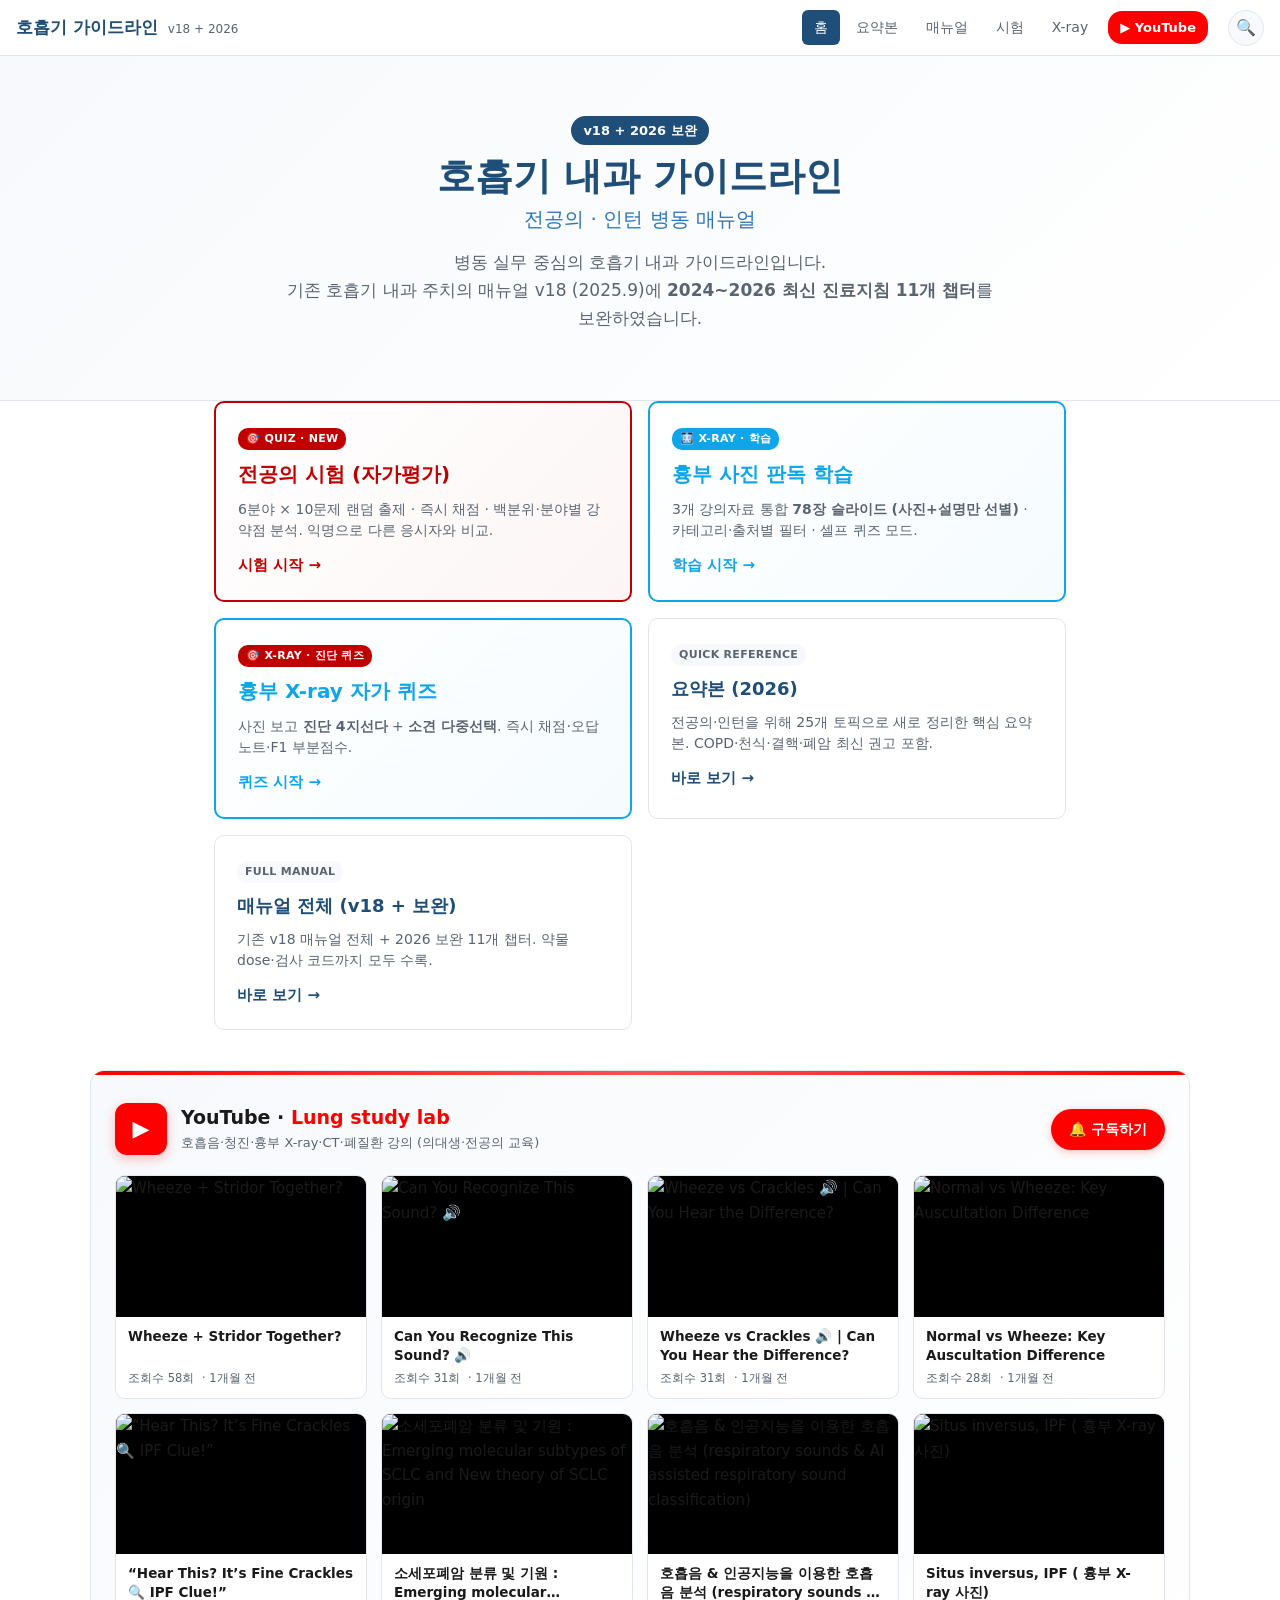
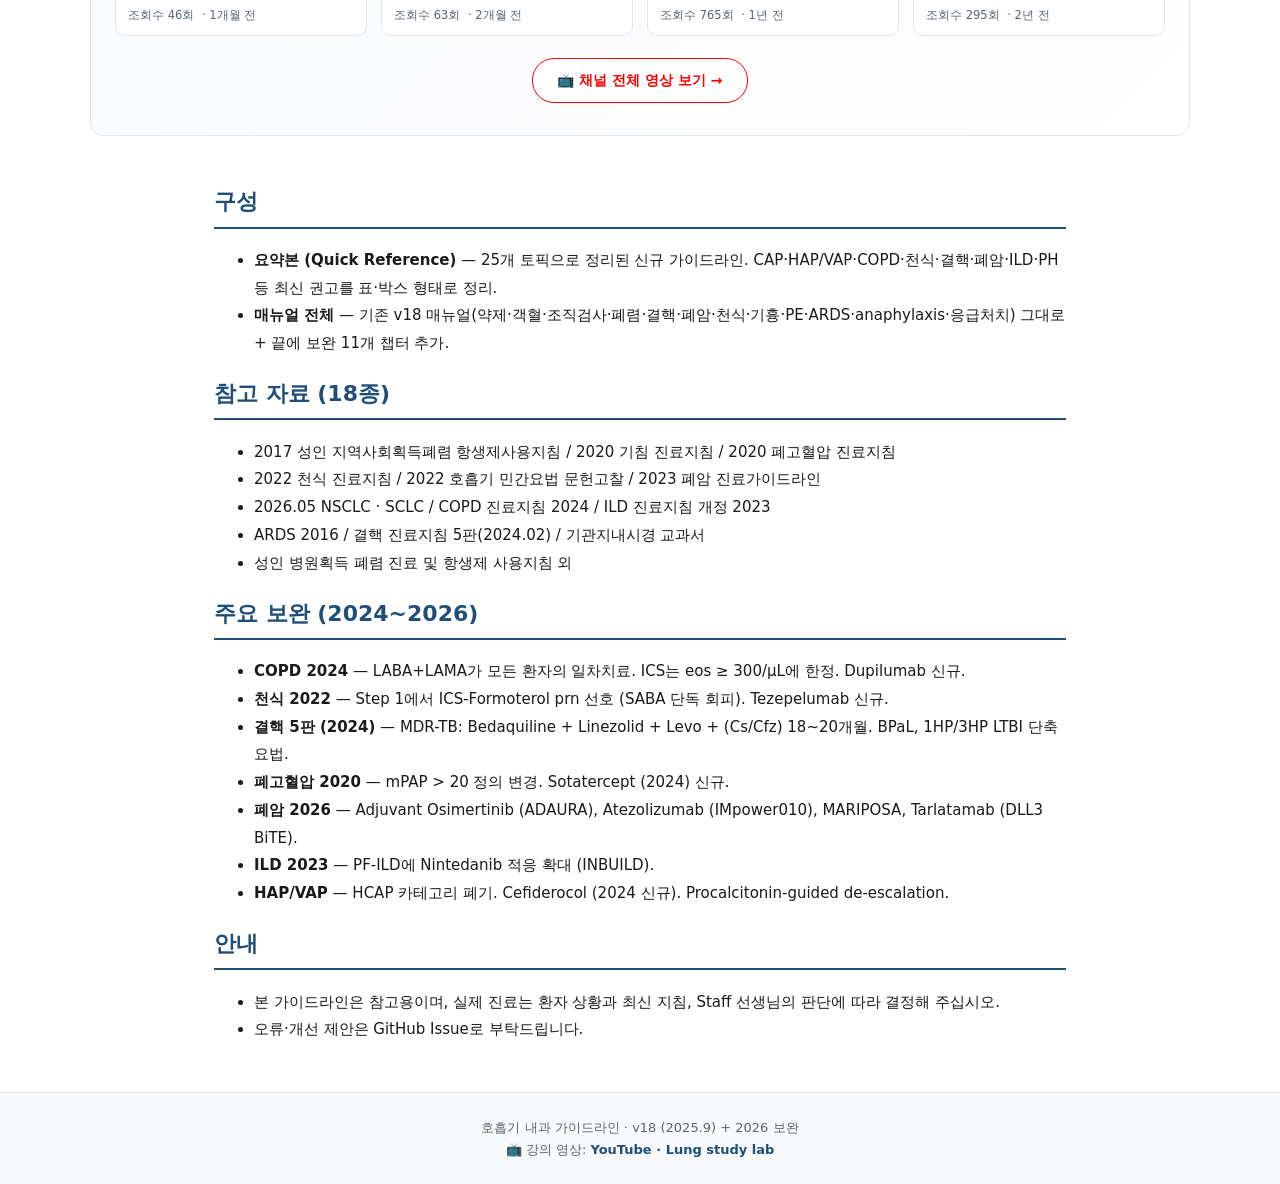
==== index.html @ 1ec42eb6 "X-ray 학습 앱: 사진 정제 + 본문 가독성 개선 - 얼굴/비-chest 사진 4장 자동 제외 (소아 환자 임상사진 1, 메모·스크린샷·벌집 비유 3)   → 슬라이드 78→7" ====
<!doctype html>
<html lang="ko">
<head>
  <meta charset="utf-8" />
  <meta name="viewport" content="width=device-width, initial-scale=1" />
  <title>호흡기 내과 가이드라인</title>
  <meta name="description" content="호흡기 내과 전공의·인턴을 위한 병동 가이드라인. v18 매뉴얼 + 2026 업데이트 보완 자료." />
  <meta name="theme-color" content="#1f4e79" />
  <link rel="preconnect" href="https://cdn.jsdelivr.net" />
  <link rel="stylesheet" href="https://cdn.jsdelivr.net/gh/orioncactus/pretendard@v1.3.9/dist/web/variable/pretendardvariable.min.css" />
  <link rel="stylesheet" href="assets/styles.css" />
</head>
<body data-page="">
  <header class="site-header">
    <a href="index.html" class="brand">호흡기 가이드라인 <small>v18 + 2026</small></a>
    <nav>
      <a href="index.html" class="active">홈</a>
      <a href="summary.html">요약본</a>
      <a href="manual.html">매뉴얼</a>
      <a href="quiz.html">시험</a>
      <a href="radiology.html">X-ray</a>
      <a href="https://www.youtube.com/@kaist79" target="_blank" rel="noopener" class="nav-youtube" title="YouTube · Lung study lab">▶ YouTube</a>
    </nav>
  </header>

  <section class="hero">
    <span class="version-tag">v18 + 2026 보완</span>
    <h1>호흡기 내과 가이드라인
      <small>전공의 · 인턴 병동 매뉴얼</small>
    </h1>
    <p class="lead">
      병동 실무 중심의 호흡기 내과 가이드라인입니다.<br>
      기존 호흡기 내과 주치의 매뉴얼 v18 (2025.9)에
      <strong>2024~2026 최신 진료지침 11개 챕터</strong>를 보완하였습니다.
    </p>
  </section>

  <div class="cta-grid">
    <a class="cta-card cta-quiz" href="quiz.html">
      <span class="badge" style="background:#c00000;color:#fff">🎯 QUIZ · NEW</span>
      <h3>전공의 시험 (자가평가)</h3>
      <p>6분야 × 10문제 랜덤 출제 · 즉시 채점 · 백분위·분야별 강약점 분석. 익명으로 다른 응시자와 비교.</p>
      <span class="arrow">시험 시작 →</span>
    </a>
    <a class="cta-card cta-radiology" href="radiology.html">
      <span class="badge" style="background:#0ea5e9;color:#fff">🩻 X-RAY · 학습</span>
      <h3>흉부 사진 판독 학습</h3>
      <p>3개 강의자료 통합 <strong>78장 슬라이드 (사진+설명만 선별)</strong> · 카테고리·출처별 필터 · 셀프 퀴즈 모드.</p>
      <span class="arrow">학습 시작 →</span>
    </a>
    <a class="cta-card cta-radiology" href="radiology-quiz.html">
      <span class="badge" style="background:#c00000;color:#fff">🎯 X-RAY · 진단 퀴즈</span>
      <h3>흉부 X-ray 자가 퀴즈</h3>
      <p>사진 보고 <strong>진단 4지선다</strong> + <strong>소견 다중선택</strong>. 즉시 채점·오답노트·F1 부분점수.</p>
      <span class="arrow">퀴즈 시작 →</span>
    </a>
    <a class="cta-card" href="summary.html">
      <span class="badge">QUICK REFERENCE</span>
      <h3>요약본 (2026)</h3>
      <p>전공의·인턴을 위해 25개 토픽으로 새로 정리한 핵심 요약본. COPD·천식·결핵·폐암 최신 권고 포함.</p>
      <span class="arrow">바로 보기 →</span>
    </a>
    <a class="cta-card" href="manual.html">
      <span class="badge">FULL MANUAL</span>
      <h3>매뉴얼 전체 (v18 + 보완)</h3>
      <p>기존 v18 매뉴얼 전체 + 2026 보완 11개 챕터. 약물 dose·검사 코드까지 모두 수록.</p>
      <span class="arrow">바로 보기 →</span>
    </a>
  </div>

  <!-- YouTube: Lung study lab -->
  <section class="yt-section" id="ytSection">
    <div class="yt-header">
      <div class="yt-header-left">
        <span class="yt-logo">▶</span>
        <div>
          <h2>YouTube · <strong>Lung study lab</strong></h2>
          <p>호흡음·청진·흉부 X-ray·CT·폐질환 강의 (의대생·전공의 교육)</p>
        </div>
      </div>
      <a href="https://www.youtube.com/@kaist79?sub_confirmation=1" target="_blank" rel="noopener" class="yt-subscribe-btn">
        🔔 구독하기
      </a>
    </div>

    <div class="yt-grid" id="ytGrid">
      <!-- 동적 로드 -->
      <div class="yt-loading">영상 불러오는 중...</div>
    </div>

    <div class="yt-more">
      <a href="https://www.youtube.com/@kaist79/videos" target="_blank" rel="noopener" class="yt-more-btn">
        📺 채널 전체 영상 보기 →
      </a>
    </div>
  </section>

  <section class="landing-section">
    <h2>구성</h2>
    <ul>
      <li><strong>요약본 (Quick Reference)</strong> — 25개 토픽으로 정리된 신규 가이드라인. CAP·HAP/VAP·COPD·천식·결핵·폐암·ILD·PH 등 최신 권고를 표·박스 형태로 정리.</li>
      <li><strong>매뉴얼 전체</strong> — 기존 v18 매뉴얼(약제·객혈·조직검사·폐렴·결핵·폐암·천식·기흉·PE·ARDS·anaphylaxis·응급처치) 그대로 + 끝에 보완 11개 챕터 추가.</li>
    </ul>

    <h2>참고 자료 (18종)</h2>
    <ul>
      <li>2017 성인 지역사회획득폐렴 항생제사용지침 / 2020 기침 진료지침 / 2020 폐고혈압 진료지침</li>
      <li>2022 천식 진료지침 / 2022 호흡기 민간요법 문헌고찰 / 2023 폐암 진료가이드라인</li>
      <li>2026.05 NSCLC · SCLC / COPD 진료지침 2024 / ILD 진료지침 개정 2023</li>
      <li>ARDS 2016 / 결핵 진료지침 5판(2024.02) / 기관지내시경 교과서</li>
      <li>성인 병원획득 폐렴 진료 및 항생제 사용지침 외</li>
    </ul>

    <h2>주요 보완 (2024~2026)</h2>
    <ul>
      <li><strong>COPD 2024</strong> — LABA+LAMA가 모든 환자의 일차치료. ICS는 eos ≥ 300/μL에 한정. Dupilumab 신규.</li>
      <li><strong>천식 2022</strong> — Step 1에서 ICS-Formoterol prn 선호 (SABA 단독 회피). Tezepelumab 신규.</li>
      <li><strong>결핵 5판 (2024)</strong> — MDR-TB: Bedaquiline + Linezolid + Levo + (Cs/Cfz) 18~20개월. BPaL, 1HP/3HP LTBI 단축요법.</li>
      <li><strong>폐고혈압 2020</strong> — mPAP > 20 정의 변경. Sotatercept (2024) 신규.</li>
      <li><strong>폐암 2026</strong> — Adjuvant Osimertinib (ADAURA), Atezolizumab (IMpower010), MARIPOSA, Tarlatamab (DLL3 BiTE).</li>
      <li><strong>ILD 2023</strong> — PF-ILD에 Nintedanib 적응 확대 (INBUILD).</li>
      <li><strong>HAP/VAP</strong> — HCAP 카테고리 폐기. Cefiderocol (2024 신규). Procalcitonin-guided de-escalation.</li>
    </ul>

    <h2>안내</h2>
    <ul>
      <li>본 가이드라인은 참고용이며, 실제 진료는 환자 상황과 최신 지침, Staff 선생님의 판단에 따라 결정해 주십시오.</li>
      <li>오류·개선 제안은 GitHub Issue로 부탁드립니다.</li>
    </ul>
  </section>

  <footer class="site-footer">
    호흡기 내과 가이드라인 · v18 (2025.9) + 2026 보완<br>
    📺 강의 영상: <a href="https://www.youtube.com/@kaist79" target="_blank" rel="noopener"><strong>YouTube · Lung study lab</strong></a>
  </footer>

  <script src="assets/youtube.js" defer></script>
  <script src="assets/search.js" defer></script>
</body>
</html>
---- assets/styles.css ----
:root {
  --primary: #1f4e79;
  --primary-light: #2e75b6;
  --accent: #c00000;
  --bg: #ffffff;
  --bg-soft: #f7f9fc;
  --bg-card: #ffffff;
  --text: #1a1a1a;
  --text-muted: #5a6470;
  --border: #e1e6ed;
  --note-bg: #fff4f4;
  --note-border: #c00000;
  --warn-bg: #fff7e0;
  --warn-border: #d97706;
  --sidebar-w: 320px;
  --header-h: 56px;
  --max-content: 920px;
}

@media (prefers-color-scheme: dark) {
  :root {
    --bg: #0e1116;
    --bg-soft: #161b22;
    --bg-card: #1c2129;
    --text: #e6edf3;
    --text-muted: #8b949e;
    --border: #30363d;
    --primary: #58a6ff;
    --primary-light: #79b8ff;
    --note-bg: #2d1818;
    --warn-bg: #2c2417;
  }
}

* { box-sizing: border-box; }
html { scroll-behavior: smooth; scroll-padding-top: calc(var(--header-h) + 16px); }
body {
  margin: 0;
  font-family: "Pretendard Variable", Pretendard, -apple-system, BlinkMacSystemFont, "맑은 고딕", "Malgun Gothic", system-ui, sans-serif;
  font-size: 15px;
  line-height: 1.65;
  color: var(--text);
  background: var(--bg);
  -webkit-font-smoothing: antialiased;
}

a { color: var(--primary); text-decoration: none; }
a:hover { text-decoration: underline; }

/* ---------- Header ---------- */
header.site-header {
  position: sticky;
  top: 0;
  z-index: 100;
  height: var(--header-h);
  background: var(--bg);
  border-bottom: 1px solid var(--border);
  display: flex;
  align-items: center;
  padding: 0 16px;
  gap: 12px;
  backdrop-filter: blur(12px);
}
header.site-header .menu-toggle {
  display: none;
  background: none;
  border: none;
  font-size: 22px;
  cursor: pointer;
  color: var(--text);
  padding: 6px;
}
header.site-header .brand {
  font-weight: 700;
  font-size: 17px;
  color: var(--primary);
  white-space: nowrap;
}
header.site-header .brand small { font-weight: 400; color: var(--text-muted); font-size: 12px; margin-left: 4px; }
header.site-header nav { margin-left: auto; display: flex; gap: 4px; align-items: center; }
header.site-header nav a {
  padding: 6px 12px;
  border-radius: 6px;
  font-size: 14px;
  color: var(--text-muted);
}
header.site-header nav a:hover { background: var(--bg-soft); text-decoration: none; color: var(--text); }
header.site-header nav a.active { background: var(--primary); color: #fff; }

/* ---------- Layout ---------- */
.layout {
  display: grid;
  grid-template-columns: var(--sidebar-w) 1fr;
  min-height: calc(100vh - var(--header-h));
}
aside.sidebar {
  background: var(--bg-soft);
  border-right: 1px solid var(--border);
  padding: 16px;
  position: sticky;
  top: var(--header-h);
  height: calc(100vh - var(--header-h));
  overflow-y: auto;
  font-size: 13.5px;
}
aside.sidebar .search-box {
  position: sticky;
  top: 0;
  background: var(--bg-soft);
  padding-bottom: 12px;
  margin-bottom: 8px;
  z-index: 1;
}
aside.sidebar input[type="search"] {
  width: 100%;
  padding: 8px 10px;
  border-radius: 6px;
  border: 1px solid var(--border);
  background: var(--bg);
  color: var(--text);
  font-size: 13px;
}
aside.sidebar input[type="search"]:focus { outline: 2px solid var(--primary); outline-offset: -1px; }
aside.sidebar h4 { margin: 14px 0 6px; font-size: 12px; text-transform: uppercase; letter-spacing: 0.5px; color: var(--text-muted); }
aside.sidebar ul { list-style: none; padding: 0; margin: 0; }
aside.sidebar li { margin: 0; }
aside.sidebar a.toc-link {
  display: block;
  padding: 4px 10px;
  border-radius: 4px;
  color: var(--text-muted);
  border-left: 2px solid transparent;
  font-size: 13px;
  line-height: 1.45;
  transition: all 0.15s;
}
aside.sidebar a.toc-link:hover { background: var(--bg); color: var(--text); text-decoration: none; }
aside.sidebar a.toc-link.active { color: var(--primary); border-left-color: var(--primary); font-weight: 600; background: var(--bg); }
aside.sidebar a.toc-link.level-1 { font-weight: 700; color: var(--text); padding-left: 8px; }
aside.sidebar a.toc-link.level-2 { padding-left: 18px; }
aside.sidebar a.toc-link.level-3 { padding-left: 28px; font-size: 12.5px; }
aside.sidebar a.toc-link.hidden { display: none; }

main.content {
  padding: 28px 36px 80px;
  max-width: calc(var(--max-content) + 72px);
  width: 100%;
  margin: 0 auto;
}

/* ---------- Document content ---------- */
.doc h1, .doc h2, .doc h3, .doc h4 {
  font-weight: 700;
  line-height: 1.35;
  scroll-margin-top: 76px;
}
.doc h1 {
  margin: 36px 0 12px;
  padding-bottom: 8px;
  border-bottom: 2px solid var(--primary);
  font-size: 26px;
  color: var(--primary);
}
.doc h1.h-sup-intro {
  text-align: center;
  border: none;
  margin: 40px 0 24px;
  font-size: 28px;
}
.doc h1.h-sup { background: linear-gradient(90deg, var(--primary), var(--primary-light)); color: #fff; padding: 14px 18px; border: none; border-radius: 8px; }
.doc h1.h-cat { background: var(--bg-soft); padding: 12px 16px; border-radius: 8px; border: none; border-left: 4px solid var(--primary); }
.doc h2 {
  margin: 28px 0 10px;
  font-size: 20px;
  color: var(--primary-light);
  padding-left: 10px;
  border-left: 4px solid var(--primary-light);
}
.doc h3 { margin: 18px 0 8px; font-size: 16.5px; color: var(--text); }
.doc h4 { margin: 14px 0 6px; font-size: 15px; color: var(--text); }
.doc h4.h-step::before { content: "▸ "; color: var(--primary-light); }

.doc p { margin: 6px 0; }
.doc p.bullet { margin-left: 14px; }
.doc p.dash { margin-left: 24px; color: var(--text-muted); }
.doc strong { font-weight: 700; color: var(--text); }

.note-box, .warning-box {
  margin: 12px 0;
  padding: 12px 14px;
  border-radius: 6px;
  font-weight: 600;
  line-height: 1.55;
}
.note-box { background: var(--note-bg); border-left: 4px solid var(--note-border); color: var(--accent); }
.warning-box { background: var(--warn-bg); border-left: 4px solid var(--warn-border); color: #92400e; }

/* ---------- Tables ---------- */
.doc table.data-table {
  width: 100%;
  border-collapse: collapse;
  margin: 14px 0;
  font-size: 13.5px;
  background: var(--bg-card);
  border-radius: 6px;
  overflow: hidden;
}
.doc table.data-table th,
.doc table.data-table td {
  padding: 8px 10px;
  border: 1px solid var(--border);
  text-align: left;
  vertical-align: top;
}
.doc table.data-table tr:first-child td,
.doc table.data-table th {
  background: var(--primary);
  color: #fff;
  font-weight: 700;
}
.doc table.data-table tr:nth-child(even) td:not(:first-child) { background: var(--bg-soft); }

/* table 가로 스크롤 (모바일) */
.doc table.data-table { display: block; overflow-x: auto; white-space: nowrap; max-width: 100%; }
@media (min-width: 768px) {
  .doc table.data-table { display: table; white-space: normal; }
}

/* ---------- Images ---------- */
.doc img {
  max-width: 100%;
  height: auto;
  margin: 12px 0;
  border-radius: 4px;
  background: #fff;
  border: 1px solid var(--border);
}

/* ---------- Landing page ---------- */
.hero {
  padding: 60px 24px 40px;
  text-align: center;
  background: linear-gradient(135deg, var(--bg-soft), var(--bg));
  border-bottom: 1px solid var(--border);
}
.hero h1 { font-size: 38px; margin: 0 0 12px; color: var(--primary); line-height: 1.25; }
.hero h1 small { display: block; font-size: 20px; color: var(--primary-light); font-weight: 500; margin-top: 6px; }
.hero p.lead { font-size: 17px; color: var(--text-muted); max-width: 720px; margin: 16px auto 28px; line-height: 1.65; }
.hero .version-tag {
  display: inline-block;
  background: var(--primary);
  color: #fff;
  padding: 4px 12px;
  border-radius: 16px;
  font-size: 13px;
  font-weight: 600;
  margin-bottom: 8px;
}

.cta-grid {
  display: grid;
  grid-template-columns: repeat(auto-fit, minmax(280px, 1fr));
  gap: 16px;
  max-width: 900px;
  margin: 0 auto;
  padding: 0 24px;
}
.cta-card {
  background: var(--bg-card);
  border: 1px solid var(--border);
  border-radius: 10px;
  padding: 22px;
  transition: all 0.2s;
  text-align: left;
}
.cta-card:hover { box-shadow: 0 4px 20px rgba(0,0,0,0.08); transform: translateY(-2px); text-decoration: none; }
.cta-card h3 { margin: 0 0 8px; color: var(--primary); font-size: 18px; }
.cta-card p { margin: 0; color: var(--text-muted); font-size: 14px; line-height: 1.5; }
.cta-card .badge { display: inline-block; padding: 2px 8px; background: var(--bg-soft); border-radius: 10px; font-size: 11px; color: var(--text-muted); margin-bottom: 8px; font-weight: 600; letter-spacing: 0.3px; }
.cta-card .arrow { color: var(--primary); font-weight: 700; margin-top: 12px; display: inline-block; }

/* Quiz CTA card emphasis */
.cta-card.cta-quiz {
  border-color: #c00000;
  background: linear-gradient(135deg, var(--bg-card), rgba(192, 0, 0, 0.04));
  border-width: 2px;
}
.cta-card.cta-quiz:hover { box-shadow: 0 6px 24px rgba(192, 0, 0, 0.18); border-color: #c00000; }
.cta-card.cta-quiz h3 { color: #c00000; font-size: 20px; }
.cta-card.cta-quiz .arrow { color: #c00000; }

/* Radiology CTA card */
.cta-card.cta-radiology {
  border-color: #0ea5e9;
  background: linear-gradient(135deg, var(--bg-card), rgba(14, 165, 233, 0.04));
  border-width: 2px;
}
.cta-card.cta-radiology:hover { box-shadow: 0 6px 24px rgba(14, 165, 233, 0.18); border-color: #0ea5e9; }
.cta-card.cta-radiology h3 { color: #0ea5e9; font-size: 20px; }
.cta-card.cta-radiology .arrow { color: #0ea5e9; }

.landing-section {
  max-width: 900px;
  margin: 48px auto;
  padding: 0 24px;
}
.landing-section h2 { color: var(--primary); border-bottom: 2px solid var(--primary); padding-bottom: 6px; font-size: 22px; }
.landing-section ul { line-height: 1.85; }

/* ---------- Footer ---------- */
footer.site-footer {
  border-top: 1px solid var(--border);
  padding: 24px 16px;
  text-align: center;
  color: var(--text-muted);
  font-size: 13px;
  margin-top: 40px;
  background: var(--bg-soft);
}

/* ---------- Download section ---------- */
.download-bar {
  background: var(--bg-soft);
  border: 1px solid var(--border);
  border-radius: 8px;
  padding: 12px 16px;
  margin: 0 0 24px;
  display: flex;
  align-items: center;
  gap: 16px;
  flex-wrap: wrap;
}
.download-bar .label { font-weight: 600; color: var(--text-muted); font-size: 13px; }
.download-bar a {
  display: inline-flex;
  align-items: center;
  gap: 6px;
  padding: 6px 12px;
  background: var(--primary);
  color: #fff;
  border-radius: 6px;
  font-size: 13px;
  font-weight: 500;
}
.download-bar a:hover { background: var(--primary-light); text-decoration: none; }
.download-bar a.secondary { background: var(--bg-card); color: var(--primary); border: 1px solid var(--primary); }

/* ---------- Print ---------- */
@media print {
  header.site-header, aside.sidebar, .download-bar, footer.site-footer { display: none !important; }
  .layout { display: block; }
  main.content { padding: 0; max-width: 100%; }
  .doc h1 { page-break-before: always; }
  .doc h1:first-of-type { page-break-before: avoid; }
  .note-box, .warning-box { border-left-width: 6px; }
}

/* ---------- Mobile ---------- */
@media (max-width: 900px) {
  :root { --sidebar-w: 280px; }
  .layout { grid-template-columns: 1fr; }
  aside.sidebar {
    position: fixed;
    top: var(--header-h);
    left: 0;
    width: var(--sidebar-w);
    transform: translateX(-100%);
    transition: transform 0.25s ease;
    z-index: 50;
    box-shadow: 4px 0 20px rgba(0,0,0,0.12);
  }
  aside.sidebar.open { transform: translateX(0); }
  header.site-header .menu-toggle { display: block; }
  header.site-header .brand { font-size: 15px; }
  header.site-header nav a { padding: 6px 8px; font-size: 13px; }
  main.content { padding: 20px 16px 60px; }
  .doc h1 { font-size: 22px; }
  .doc h2 { font-size: 18px; }
  .hero h1 { font-size: 28px; }
  .hero h1 small { font-size: 17px; }
  .sidebar-backdrop {
    display: none;
    position: fixed;
    inset: var(--header-h) 0 0 0;
    background: rgba(0,0,0,0.35);
    z-index: 40;
  }
  .sidebar-backdrop.open { display: block; }
}

/* ============================================================
   Header search button + modal
   ============================================================ */
.header-search-btn {
  margin-left: auto;
  background: var(--bg-soft);
  border: 1px solid var(--border);
  color: var(--text);
  width: 36px;
  height: 36px;
  border-radius: 50%;
  cursor: pointer;
  font-size: 16px;
  display: flex;
  align-items: center;
  justify-content: center;
}
header.site-header nav + .header-search-btn { margin-left: 8px; }
.header-search-btn:hover { background: var(--bg-card); border-color: var(--primary); }

.search-modal[hidden] { display: none !important; }
.search-modal {
  position: fixed;
  inset: 0;
  z-index: 2000;
  display: flex;
  align-items: flex-start;
  justify-content: center;
  padding: 60px 16px 16px;
}
.search-overlay {
  position: absolute;
  inset: 0;
  background: rgba(0,0,0,0.55);
  backdrop-filter: blur(4px);
}
.search-panel {
  position: relative;
  background: var(--bg-card);
  border-radius: 14px;
  width: 100%;
  max-width: 720px;
  max-height: 80vh;
  display: flex;
  flex-direction: column;
  box-shadow: 0 20px 60px rgba(0,0,0,0.4);
  overflow: hidden;
}
.search-input-wrap {
  display: flex;
  align-items: center;
  padding: 14px 16px;
  border-bottom: 1px solid var(--border);
  gap: 12px;
}
.search-input-wrap .search-icon {
  font-size: 18px;
  color: var(--text-muted);
}
.search-input-wrap input[type="search"] {
  flex: 1;
  border: none;
  outline: none;
  font-size: 17px;
  font-family: inherit;
  background: transparent;
  color: var(--text);
}
.search-close {
  background: none;
  border: none;
  cursor: pointer;
  color: var(--text-muted);
  font-size: 18px;
  padding: 4px 8px;
}
.search-close:hover { color: var(--accent); }

.search-filters {
  display: flex;
  gap: 6px;
  padding: 10px 16px;
  flex-wrap: wrap;
  border-bottom: 1px solid var(--border);
}
.sf-btn {
  background: var(--bg-soft);
  border: 1px solid var(--border);
  color: var(--text-muted);
  padding: 4px 10px;
  border-radius: 14px;
  cursor: pointer;
  font-size: 12.5px;
  font-family: inherit;
}
.sf-btn:hover { color: var(--text); }
.sf-btn.active {
  background: var(--primary);
  border-color: var(--primary);
  color: #fff;
  font-weight: 600;
}

.search-results {
  flex: 1;
  overflow-y: auto;
  padding: 8px 0;
}
.sr-item {
  display: flex;
  gap: 12px;
  padding: 12px 16px;
  cursor: pointer;
  align-items: flex-start;
  border-bottom: 1px solid var(--border);
  transition: background .1s;
}
.sr-item:last-child { border-bottom: none; }
.sr-item:hover,
.sr-item.kbd-focus {
  background: var(--bg-soft);
}
.sr-thumb {
  flex-shrink: 0;
  width: 56px;
  height: 42px;
  border-radius: 4px;
  overflow: hidden;
  background: #1a1a1a;
}
.sr-thumb img { width: 100%; height: 100%; object-fit: cover; }
.sr-body {
  flex: 1;
  min-width: 0;
}
.sr-type {
  font-size: 11px;
  color: var(--text-muted);
  font-weight: 600;
  margin-bottom: 2px;
}
.sr-title {
  font-size: 14.5px;
  font-weight: 600;
  color: var(--primary);
  margin-bottom: 2px;
  line-height: 1.4;
}
.sr-snippet {
  font-size: 12.5px;
  color: var(--text-muted);
  line-height: 1.5;
  display: -webkit-box;
  -webkit-line-clamp: 2;
  -webkit-box-orient: vertical;
  overflow: hidden;
}
.sr-arrow {
  color: var(--text-muted);
  font-size: 16px;
  flex-shrink: 0;
}
.sr-item:hover .sr-arrow,
.sr-item.kbd-focus .sr-arrow { color: var(--primary); }

mark.hl {
  background: rgba(255, 220, 0, 0.4);
  color: inherit;
  padding: 0 2px;
  border-radius: 2px;
}

.search-empty {
  padding: 32px 20px;
  text-align: center;
  color: var(--text-muted);
}
.search-pop-tags {
  display: flex;
  flex-wrap: wrap;
  gap: 6px;
  justify-content: center;
  margin-top: 14px;
}
.pop-tag {
  background: var(--bg-soft);
  border: 1px solid var(--border);
  border-radius: 14px;
  padding: 4px 12px;
  cursor: pointer;
  font-family: inherit;
  font-size: 12.5px;
  color: var(--text);
}
.pop-tag:hover { background: var(--primary); color: #fff; border-color: var(--primary); }

.search-hint {
  padding: 10px 16px;
  border-top: 1px solid var(--border);
  font-size: 11.5px;
  color: var(--text-muted);
  background: var(--bg-soft);
}
.search-hint kbd {
  background: var(--bg-card);
  border: 1px solid var(--border);
  border-radius: 3px;
  padding: 1px 5px;
  font-size: 10.5px;
  margin: 0 2px;
}

@media (max-width: 600px) {
  .search-modal { padding: 20px 8px 8px; }
  .search-input-wrap input[type="search"] { font-size: 15px; }
  .sr-snippet { -webkit-line-clamp: 3; }
}

/* ============================================================
   YouTube nav button + section
   ============================================================ */
header.site-header nav a.nav-youtube {
  background: #ff0000;
  color: #fff !important;
  padding: 6px 12px;
  border-radius: 14px;
  font-weight: 600;
  font-size: 13px;
  margin-left: 4px;
  transition: all .15s;
}
header.site-header nav a.nav-youtube:hover {
  background: #c00;
  color: #fff !important;
  text-decoration: none;
  transform: scale(1.04);
}

.yt-section {
  max-width: 1100px;
  margin: 40px auto 16px;
  padding: 32px 24px;
  background: linear-gradient(135deg, var(--bg-soft), var(--bg-card));
  border: 1.5px solid var(--border);
  border-radius: 14px;
  position: relative;
  overflow: hidden;
}
.yt-section::before {
  content: '';
  position: absolute;
  top: 0; left: 0; right: 0;
  height: 4px;
  background: linear-gradient(90deg, #ff0000, #ff5050, #ff0000);
}

.yt-header {
  display: flex;
  justify-content: space-between;
  align-items: center;
  gap: 16px;
  margin-bottom: 20px;
  flex-wrap: wrap;
}
.yt-header-left {
  display: flex;
  align-items: center;
  gap: 14px;
}
.yt-logo {
  background: #ff0000;
  color: #fff;
  width: 52px;
  height: 52px;
  border-radius: 12px;
  display: flex;
  align-items: center;
  justify-content: center;
  font-size: 22px;
  font-weight: 800;
  flex-shrink: 0;
  box-shadow: 0 4px 12px rgba(255, 0, 0, 0.25);
}
.yt-header h2 {
  margin: 0 0 2px;
  color: var(--text);
  font-size: 19px;
  line-height: 1.3;
}
.yt-header h2 strong { color: #ff0000; }
.yt-header p {
  margin: 0;
  color: var(--text-muted);
  font-size: 13px;
}

.yt-subscribe-btn {
  background: #ff0000;
  color: #fff !important;
  padding: 9px 18px;
  border-radius: 22px;
  font-weight: 700;
  font-size: 14px;
  text-decoration: none;
  transition: all .15s;
  box-shadow: 0 2px 8px rgba(255,0,0,0.25);
}
.yt-subscribe-btn:hover {
  background: #c00;
  text-decoration: none;
  transform: scale(1.05);
  box-shadow: 0 4px 14px rgba(255,0,0,0.35);
}

.yt-grid {
  display: grid;
  grid-template-columns: repeat(auto-fill, minmax(220px, 1fr));
  gap: 14px;
}
.yt-loading,
.yt-fallback {
  grid-column: 1 / -1;
  text-align: center;
  padding: 30px;
  color: var(--text-muted);
}

.yt-card {
  background: var(--bg-card);
  border: 1px solid var(--border);
  border-radius: 10px;
  overflow: hidden;
  text-decoration: none !important;
  color: inherit;
  display: flex;
  flex-direction: column;
  transition: all .15s;
}
.yt-card:hover {
  transform: translateY(-3px);
  box-shadow: 0 6px 20px rgba(0,0,0,0.12);
  border-color: #ff0000;
  text-decoration: none;
}
.yt-thumb {
  position: relative;
  aspect-ratio: 16 / 9;
  background: #000;
  overflow: hidden;
}
.yt-thumb img {
  width: 100%;
  height: 100%;
  object-fit: cover;
  transition: transform .25s;
}
.yt-card:hover .yt-thumb img {
  transform: scale(1.05);
}
.yt-duration {
  position: absolute;
  bottom: 6px;
  right: 6px;
  background: rgba(0,0,0,0.85);
  color: #fff;
  font-size: 11px;
  padding: 2px 6px;
  border-radius: 3px;
  font-weight: 600;
}
.yt-play {
  position: absolute;
  top: 50%;
  left: 50%;
  transform: translate(-50%, -50%);
  width: 50px;
  height: 50px;
  background: rgba(255, 0, 0, 0.9);
  color: #fff;
  border-radius: 50%;
  display: flex;
  align-items: center;
  justify-content: center;
  font-size: 18px;
  opacity: 0;
  transition: opacity .2s;
}
.yt-card:hover .yt-play {
  opacity: 1;
}
.yt-meta {
  padding: 10px 12px;
  flex: 1;
  display: flex;
  flex-direction: column;
  gap: 4px;
}
.yt-title {
  font-size: 13.5px;
  font-weight: 600;
  color: var(--text);
  line-height: 1.4;
  display: -webkit-box;
  -webkit-line-clamp: 2;
  -webkit-box-orient: vertical;
  overflow: hidden;
}
.yt-sub {
  font-size: 11.5px;
  color: var(--text-muted);
  margin-top: auto;
}
.yt-sub span { margin-right: 4px; }

.yt-more {
  margin-top: 22px;
  text-align: center;
}
.yt-more-btn {
  display: inline-block;
  background: var(--bg-card);
  border: 1.5px solid #ff0000;
  color: #ff0000 !important;
  padding: 10px 24px;
  border-radius: 22px;
  font-weight: 600;
  font-size: 14px;
  text-decoration: none !important;
  transition: all .15s;
}
.yt-more-btn:hover {
  background: #ff0000;
  color: #fff !important;
  text-decoration: none;
}

@media (max-width: 600px) {
  .yt-section { padding: 20px 14px; margin: 24px 12px; }
  .yt-grid { grid-template-columns: repeat(2, 1fr); gap: 10px; }
  .yt-title { font-size: 12.5px; }
  .yt-logo { width: 40px; height: 40px; font-size: 18px; }
  .yt-header h2 { font-size: 16px; }
  .yt-subscribe-btn { padding: 7px 14px; font-size: 13px; }
}
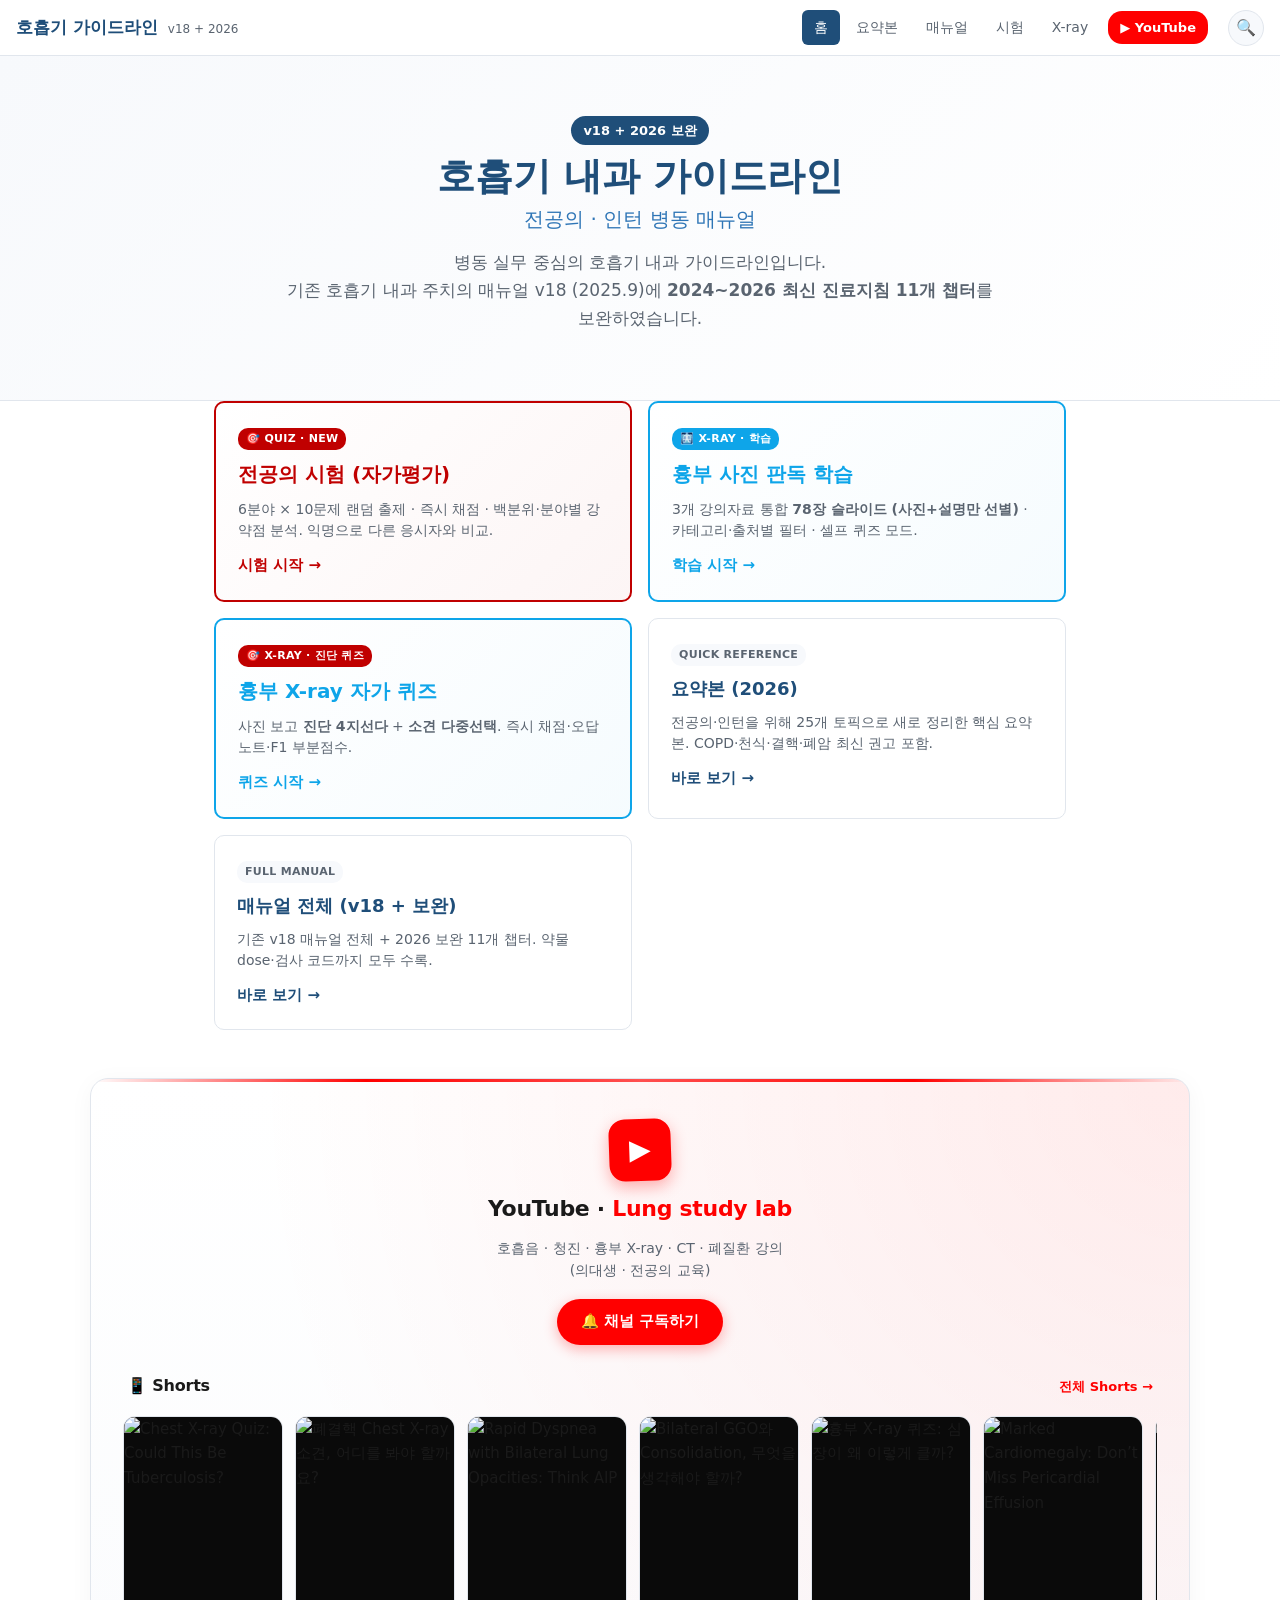
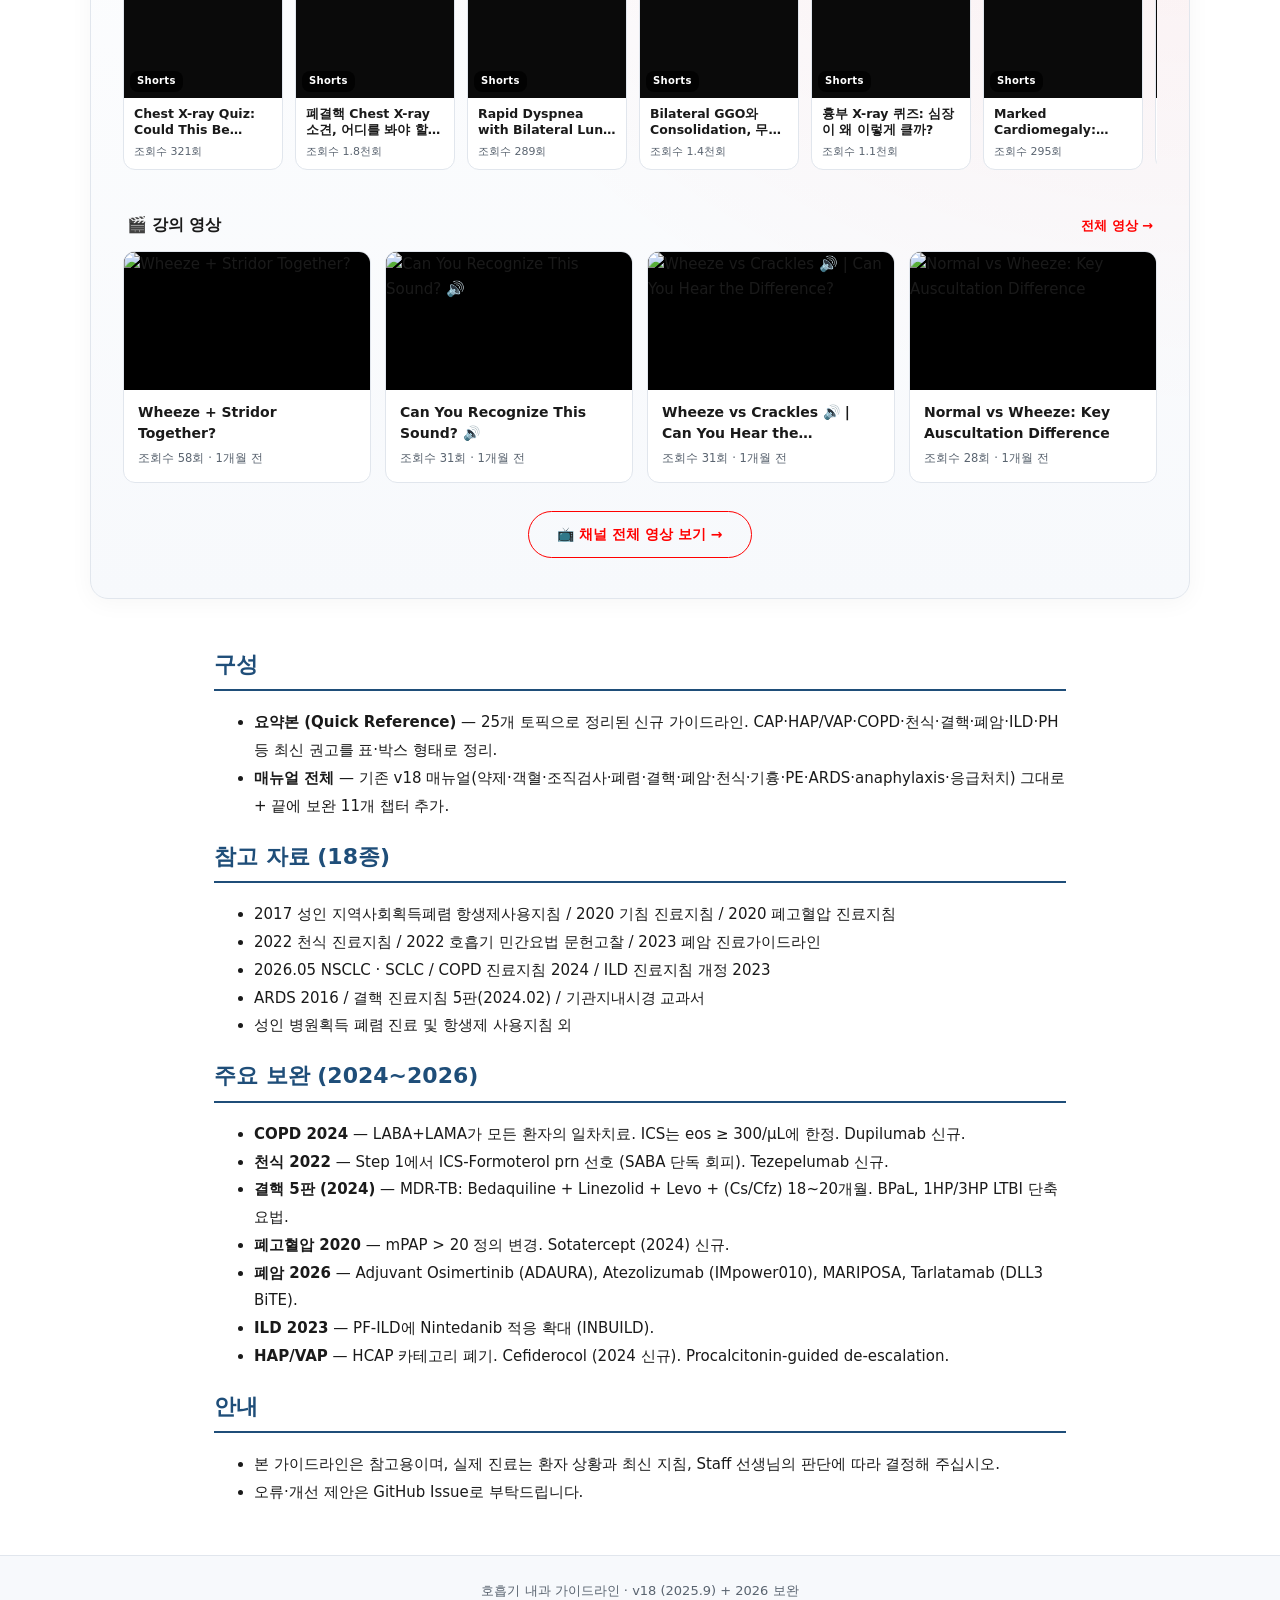
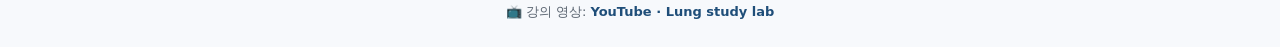
==== commit 889e3dd6: "YouTube 섹션: Shorts 우선 표시로 전환 - @kaist79/shorts 탭에서 46개 Shorts 자동 추출 (제목·조회수·ID) - 홈 화면에 9:16 세로 캐러셀로" ====
--- a/index.html
+++ b/index.html
@@ -71,20 +71,15 @@
   <!-- YouTube: Lung study lab -->
   <section class="yt-section" id="ytSection">
     <div class="yt-header">
-      <div class="yt-header-left">
-        <span class="yt-logo">▶</span>
-        <div>
-          <h2>YouTube · <strong>Lung study lab</strong></h2>
-          <p>호흡음·청진·흉부 X-ray·CT·폐질환 강의 (의대생·전공의 교육)</p>
-        </div>
-      </div>
+      <span class="yt-logo">▶</span>
+      <h2>YouTube · <strong>Lung study lab</strong></h2>
+      <p>호흡음 · 청진 · 흉부 X-ray · CT · 폐질환 강의<br>(의대생 · 전공의 교육)</p>
       <a href="https://www.youtube.com/@kaist79?sub_confirmation=1" target="_blank" rel="noopener" class="yt-subscribe-btn">
-        🔔 구독하기
+        🔔 채널 구독하기
       </a>
     </div>
 
     <div class="yt-grid" id="ytGrid">
-      <!-- 동적 로드 -->
       <div class="yt-loading">영상 불러오는 중...</div>
     </div>
 
--- a/assets/styles.css
+++ b/assets/styles.css
@@ -628,109 +628,130 @@
 
 .yt-section {
   max-width: 1100px;
-  margin: 40px auto 16px;
-  padding: 32px 24px;
-  background: linear-gradient(135deg, var(--bg-soft), var(--bg-card));
-  border: 1.5px solid var(--border);
-  border-radius: 14px;
+  margin: 48px auto 24px;
+  padding: 40px 32px;
+  background:
+    radial-gradient(circle at top right, rgba(255, 0, 0, 0.08), transparent 60%),
+    linear-gradient(180deg, var(--bg-card), var(--bg-soft));
+  border: 1px solid var(--border);
+  border-radius: 18px;
   position: relative;
   overflow: hidden;
+  box-shadow: 0 4px 24px rgba(0,0,0,0.04);
 }
 .yt-section::before {
   content: '';
   position: absolute;
   top: 0; left: 0; right: 0;
-  height: 4px;
-  background: linear-gradient(90deg, #ff0000, #ff5050, #ff0000);
-}
-
+  height: 3px;
+  background: linear-gradient(90deg, transparent, #ff0000, #ff5050, #ff0000, transparent);
+}
+
+/* 헤더: 중앙 정렬 + 큰 로고 + 한 줄 정렬 */
 .yt-header {
   display: flex;
-  justify-content: space-between;
-  align-items: center;
-  gap: 16px;
-  margin-bottom: 20px;
-  flex-wrap: wrap;
+  flex-direction: column;
+  align-items: center;
+  text-align: center;
+  gap: 14px;
+  margin-bottom: 28px;
 }
 .yt-header-left {
   display: flex;
   align-items: center;
   gap: 14px;
+  flex-direction: column;
 }
 .yt-logo {
   background: #ff0000;
   color: #fff;
-  width: 52px;
-  height: 52px;
-  border-radius: 12px;
+  width: 62px;
+  height: 62px;
+  border-radius: 16px;
   display: flex;
   align-items: center;
   justify-content: center;
-  font-size: 22px;
+  font-size: 28px;
   font-weight: 800;
   flex-shrink: 0;
-  box-shadow: 0 4px 12px rgba(255, 0, 0, 0.25);
-}
+  box-shadow: 0 6px 16px rgba(255, 0, 0, 0.3);
+  transform: rotate(-2deg);
+  transition: transform .25s;
+}
+.yt-section:hover .yt-logo { transform: rotate(0deg) scale(1.05); }
+
 .yt-header h2 {
-  margin: 0 0 2px;
+  margin: 0;
   color: var(--text);
-  font-size: 19px;
+  font-size: 22px;
   line-height: 1.3;
-}
-.yt-header h2 strong { color: #ff0000; }
+  font-weight: 700;
+  letter-spacing: -0.3px;
+}
+.yt-header h2 strong { color: #ff0000; font-weight: 800; }
 .yt-header p {
   margin: 0;
   color: var(--text-muted);
-  font-size: 13px;
+  font-size: 14px;
+  line-height: 1.55;
+  max-width: 480px;
 }
 
 .yt-subscribe-btn {
   background: #ff0000;
   color: #fff !important;
-  padding: 9px 18px;
-  border-radius: 22px;
+  padding: 11px 24px;
+  border-radius: 28px;
   font-weight: 700;
-  font-size: 14px;
-  text-decoration: none;
-  transition: all .15s;
-  box-shadow: 0 2px 8px rgba(255,0,0,0.25);
+  font-size: 14.5px;
+  text-decoration: none !important;
+  transition: all .2s;
+  box-shadow: 0 4px 14px rgba(255,0,0,0.3);
+  display: inline-flex;
+  align-items: center;
+  gap: 6px;
+  margin-top: 4px;
 }
 .yt-subscribe-btn:hover {
   background: #c00;
-  text-decoration: none;
-  transform: scale(1.05);
-  box-shadow: 0 4px 14px rgba(255,0,0,0.35);
-}
-
+  transform: translateY(-2px);
+  box-shadow: 0 6px 20px rgba(255,0,0,0.4);
+}
+
+/* 그리드: 명시적 4열·중앙 정렬, 좁아지면 자동 줄어듦 */
 .yt-grid {
   display: grid;
-  grid-template-columns: repeat(auto-fill, minmax(220px, 1fr));
-  gap: 14px;
-}
+  grid-template-columns: repeat(4, 1fr);
+  gap: 18px;
+  justify-content: center;
+}
+@media (max-width: 980px) { .yt-grid { grid-template-columns: repeat(3, 1fr); } }
+@media (max-width: 760px) { .yt-grid { grid-template-columns: repeat(2, 1fr); gap: 14px; } }
+@media (max-width: 440px) { .yt-grid { grid-template-columns: 1fr; gap: 12px; } }
+
 .yt-loading,
 .yt-fallback {
   grid-column: 1 / -1;
   text-align: center;
-  padding: 30px;
+  padding: 40px;
   color: var(--text-muted);
 }
 
 .yt-card {
   background: var(--bg-card);
   border: 1px solid var(--border);
-  border-radius: 10px;
+  border-radius: 12px;
   overflow: hidden;
   text-decoration: none !important;
   color: inherit;
   display: flex;
   flex-direction: column;
-  transition: all .15s;
+  transition: all .2s ease;
 }
 .yt-card:hover {
-  transform: translateY(-3px);
-  box-shadow: 0 6px 20px rgba(0,0,0,0.12);
-  border-color: #ff0000;
-  text-decoration: none;
+  transform: translateY(-4px);
+  box-shadow: 0 10px 28px rgba(0,0,0,0.12);
+  border-color: rgba(255,0,0,0.5);
 }
 .yt-thumb {
   position: relative;
@@ -742,11 +763,10 @@
   width: 100%;
   height: 100%;
   object-fit: cover;
-  transition: transform .25s;
-}
-.yt-card:hover .yt-thumb img {
-  transform: scale(1.05);
-}
+  transition: transform .3s ease;
+}
+.yt-card:hover .yt-thumb img { transform: scale(1.06); }
+
 .yt-duration {
   position: absolute;
   bottom: 6px;
@@ -754,7 +774,7 @@
   background: rgba(0,0,0,0.85);
   color: #fff;
   font-size: 11px;
-  padding: 2px 6px;
+  padding: 2px 7px;
   border-radius: 3px;
   font-weight: 600;
 }
@@ -762,73 +782,225 @@
   position: absolute;
   top: 50%;
   left: 50%;
-  transform: translate(-50%, -50%);
-  width: 50px;
-  height: 50px;
-  background: rgba(255, 0, 0, 0.9);
+  transform: translate(-50%, -50%) scale(0.85);
+  width: 56px;
+  height: 56px;
+  background: rgba(255, 0, 0, 0.92);
   color: #fff;
   border-radius: 50%;
   display: flex;
   align-items: center;
   justify-content: center;
-  font-size: 18px;
+  font-size: 22px;
+  padding-left: 4px;
   opacity: 0;
-  transition: opacity .2s;
-}
-.yt-card:hover .yt-play {
-  opacity: 1;
-}
+  transition: all .25s ease;
+  box-shadow: 0 4px 14px rgba(0,0,0,0.4);
+}
+.yt-card:hover .yt-play { opacity: 1; transform: translate(-50%, -50%) scale(1); }
+
 .yt-meta {
-  padding: 10px 12px;
+  padding: 12px 14px 14px;
   flex: 1;
   display: flex;
   flex-direction: column;
-  gap: 4px;
+  gap: 6px;
 }
 .yt-title {
-  font-size: 13.5px;
+  font-size: 14px;
   font-weight: 600;
   color: var(--text);
-  line-height: 1.4;
+  line-height: 1.45;
   display: -webkit-box;
   -webkit-line-clamp: 2;
   -webkit-box-orient: vertical;
   overflow: hidden;
+  min-height: 2.9em;
 }
 .yt-sub {
   font-size: 11.5px;
   color: var(--text-muted);
   margin-top: auto;
-}
-.yt-sub span { margin-right: 4px; }
+  display: flex;
+  gap: 4px;
+  align-items: center;
+}
+.yt-sub span { white-space: nowrap; }
 
 .yt-more {
-  margin-top: 22px;
+  margin-top: 28px;
   text-align: center;
 }
 .yt-more-btn {
   display: inline-block;
-  background: var(--bg-card);
+  background: transparent;
   border: 1.5px solid #ff0000;
   color: #ff0000 !important;
-  padding: 10px 24px;
-  border-radius: 22px;
+  padding: 11px 28px;
+  border-radius: 28px;
   font-weight: 600;
   font-size: 14px;
   text-decoration: none !important;
-  transition: all .15s;
+  transition: all .2s;
 }
 .yt-more-btn:hover {
   background: #ff0000;
   color: #fff !important;
+  transform: translateY(-2px);
+  box-shadow: 0 6px 18px rgba(255,0,0,0.25);
+}
+
+@media (max-width: 600px) {
+  .yt-section {
+    padding: 26px 18px;
+    margin: 28px 12px;
+    border-radius: 14px;
+  }
+  .yt-header h2 { font-size: 18px; }
+  .yt-header p { font-size: 13px; }
+  .yt-logo { width: 52px; height: 52px; font-size: 22px; border-radius: 14px; }
+  .yt-subscribe-btn { padding: 9px 20px; font-size: 13.5px; }
+  .yt-title { font-size: 13px; }
+}
+
+/* ============ Shorts 캐러셀 ============ */
+.yt-shorts-wrap { margin-bottom: 28px; }
+.yt-section-head {
+  display: flex;
+  justify-content: space-between;
+  align-items: center;
+  margin: 0 0 12px;
+  padding: 0 4px;
+}
+.yt-section-head h3 {
+  margin: 0;
+  font-size: 16px;
+  font-weight: 700;
+  color: var(--text);
+  letter-spacing: -0.2px;
+}
+.yt-section-more {
+  font-size: 13px;
+  color: #ff0000;
+  font-weight: 600;
   text-decoration: none;
-}
+  white-space: nowrap;
+}
+.yt-section-more:hover { text-decoration: underline; }
+
+.yt-shorts-carousel {
+  display: grid;
+  grid-auto-flow: column;
+  grid-auto-columns: 160px;
+  gap: 12px;
+  overflow-x: auto;
+  overflow-y: hidden;
+  padding: 4px 4px 14px;
+  scroll-snap-type: x mandatory;
+  scrollbar-width: thin;
+  scrollbar-color: #ff5050 transparent;
+}
+.yt-shorts-carousel::-webkit-scrollbar { height: 8px; }
+.yt-shorts-carousel::-webkit-scrollbar-thumb {
+  background: linear-gradient(90deg, #ff0000, #ff5050);
+  border-radius: 4px;
+}
+.yt-shorts-carousel::-webkit-scrollbar-track { background: transparent; }
+
+.yt-short-card {
+  scroll-snap-align: start;
+  display: flex;
+  flex-direction: column;
+  text-decoration: none;
+  color: inherit;
+  border-radius: 12px;
+  overflow: hidden;
+  background: var(--bg-card);
+  border: 1px solid var(--border);
+  transition: all .18s;
+}
+.yt-short-card:hover {
+  transform: translateY(-3px);
+  box-shadow: 0 8px 20px rgba(255,0,0,0.18);
+  border-color: #ff5050;
+}
+.yt-short-thumb {
+  position: relative;
+  aspect-ratio: 9 / 16;
+  background: #0a0a0a;
+  overflow: hidden;
+}
+.yt-short-thumb img {
+  width: 100%;
+  height: 100%;
+  object-fit: cover;
+  display: block;
+}
+.yt-short-play {
+  position: absolute;
+  top: 50%;
+  left: 50%;
+  transform: translate(-50%, -50%);
+  width: 42px;
+  height: 42px;
+  border-radius: 50%;
+  background: rgba(255,0,0,0.92);
+  color: #fff;
+  display: flex;
+  align-items: center;
+  justify-content: center;
+  font-size: 16px;
+  opacity: 0;
+  transition: opacity .18s;
+  pointer-events: none;
+}
+.yt-short-card:hover .yt-short-play { opacity: 1; }
+.yt-short-badge {
+  position: absolute;
+  bottom: 6px;
+  left: 6px;
+  background: rgba(0,0,0,0.78);
+  color: #fff;
+  font-size: 10px;
+  font-weight: 700;
+  padding: 2px 7px;
+  border-radius: 8px;
+  letter-spacing: 0.3px;
+}
+.yt-short-meta {
+  padding: 8px 10px;
+  flex: 1;
+  display: flex;
+  flex-direction: column;
+  gap: 4px;
+}
+.yt-short-title {
+  font-size: 12.5px;
+  line-height: 1.35;
+  font-weight: 600;
+  color: var(--text);
+  display: -webkit-box;
+  -webkit-line-clamp: 2;
+  -webkit-box-orient: vertical;
+  overflow: hidden;
+}
+.yt-short-views {
+  font-size: 11px;
+  color: var(--text-muted);
+  margin-top: auto;
+}
+
+/* 강의 영상 (longform) — 일반 영상 4개를 보조로 */
+.yt-longform-wrap { margin-top: 8px; }
+.yt-longform-grid {
+  display: grid;
+  grid-template-columns: repeat(4, 1fr);
+  gap: 14px;
+}
+@media (max-width: 880px) { .yt-longform-grid { grid-template-columns: repeat(2, 1fr); } }
+@media (max-width: 480px) { .yt-longform-grid { grid-template-columns: 1fr; } }
 
 @media (max-width: 600px) {
-  .yt-section { padding: 20px 14px; margin: 24px 12px; }
-  .yt-grid { grid-template-columns: repeat(2, 1fr); gap: 10px; }
-  .yt-title { font-size: 12.5px; }
-  .yt-logo { width: 40px; height: 40px; font-size: 18px; }
-  .yt-header h2 { font-size: 16px; }
-  .yt-subscribe-btn { padding: 7px 14px; font-size: 13px; }
-}
+  .yt-shorts-carousel { grid-auto-columns: 138px; gap: 10px; }
+  .yt-short-title { font-size: 12px; }
+}
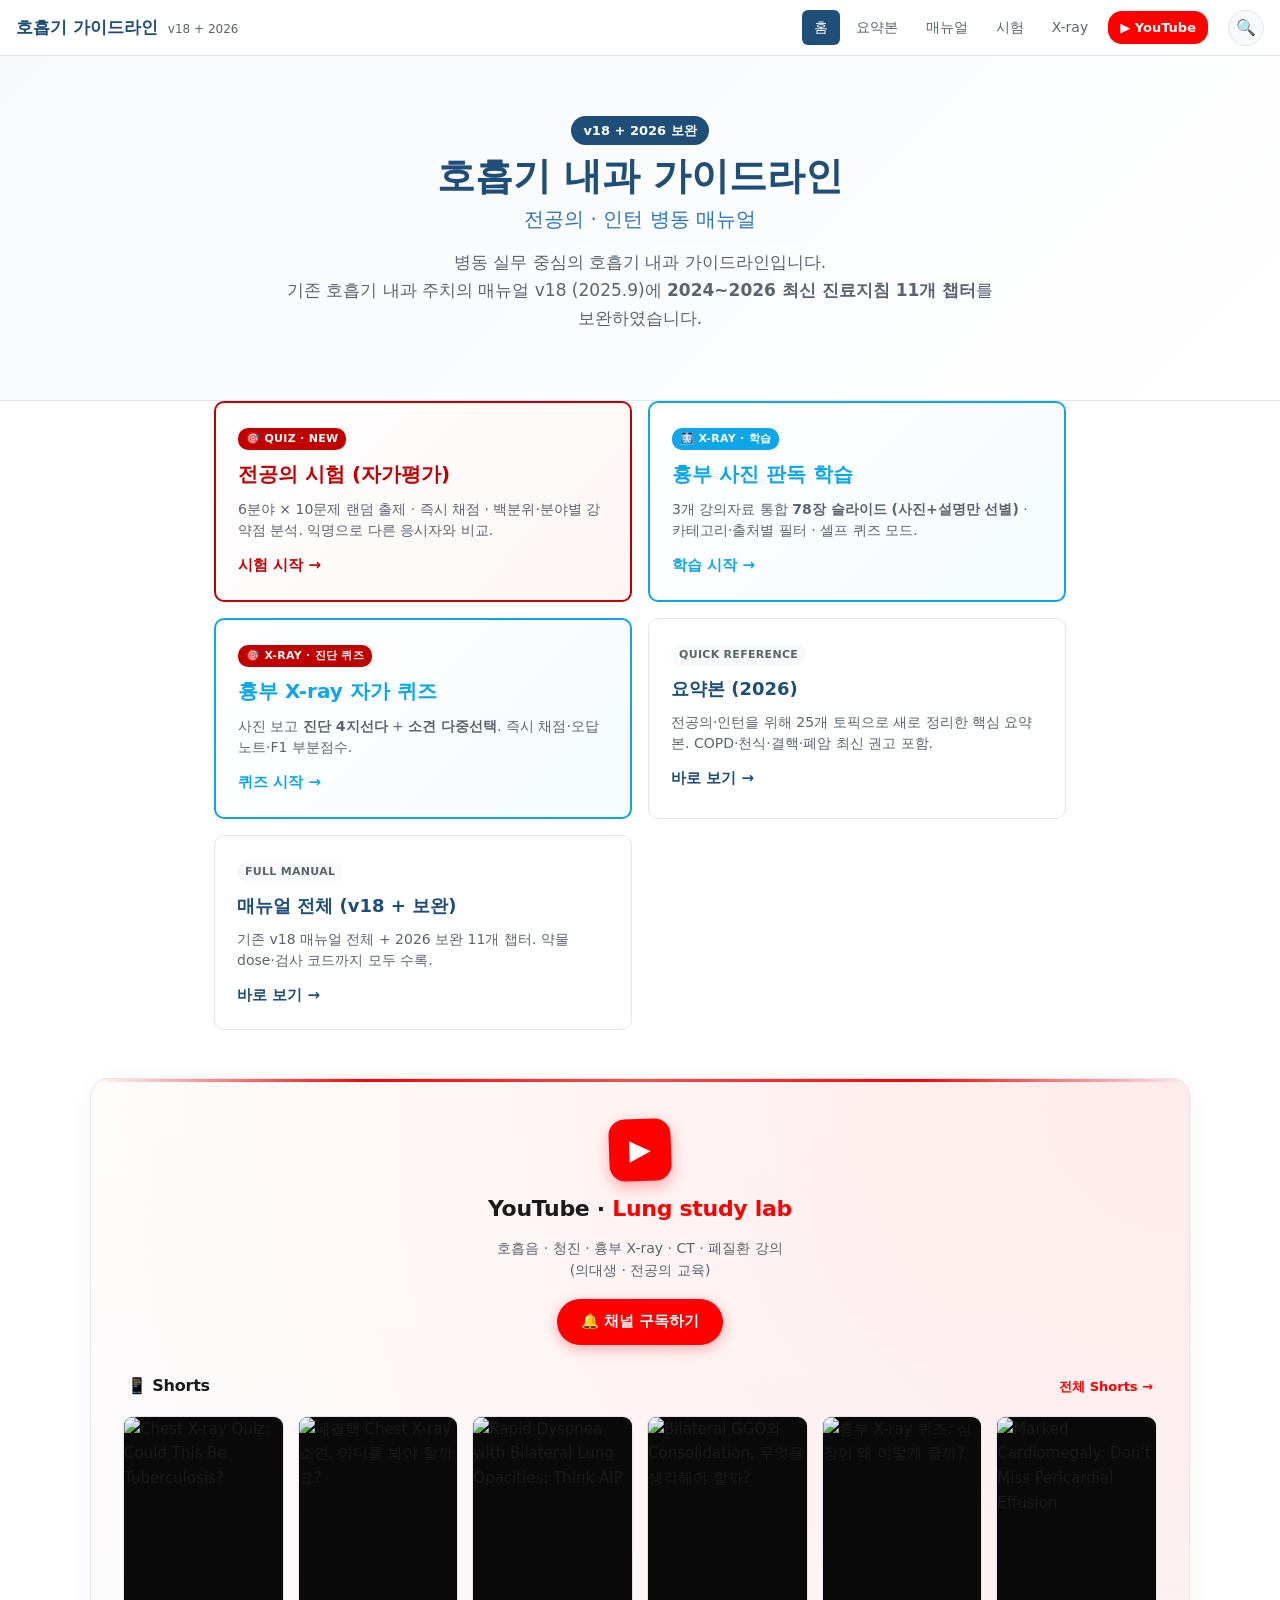
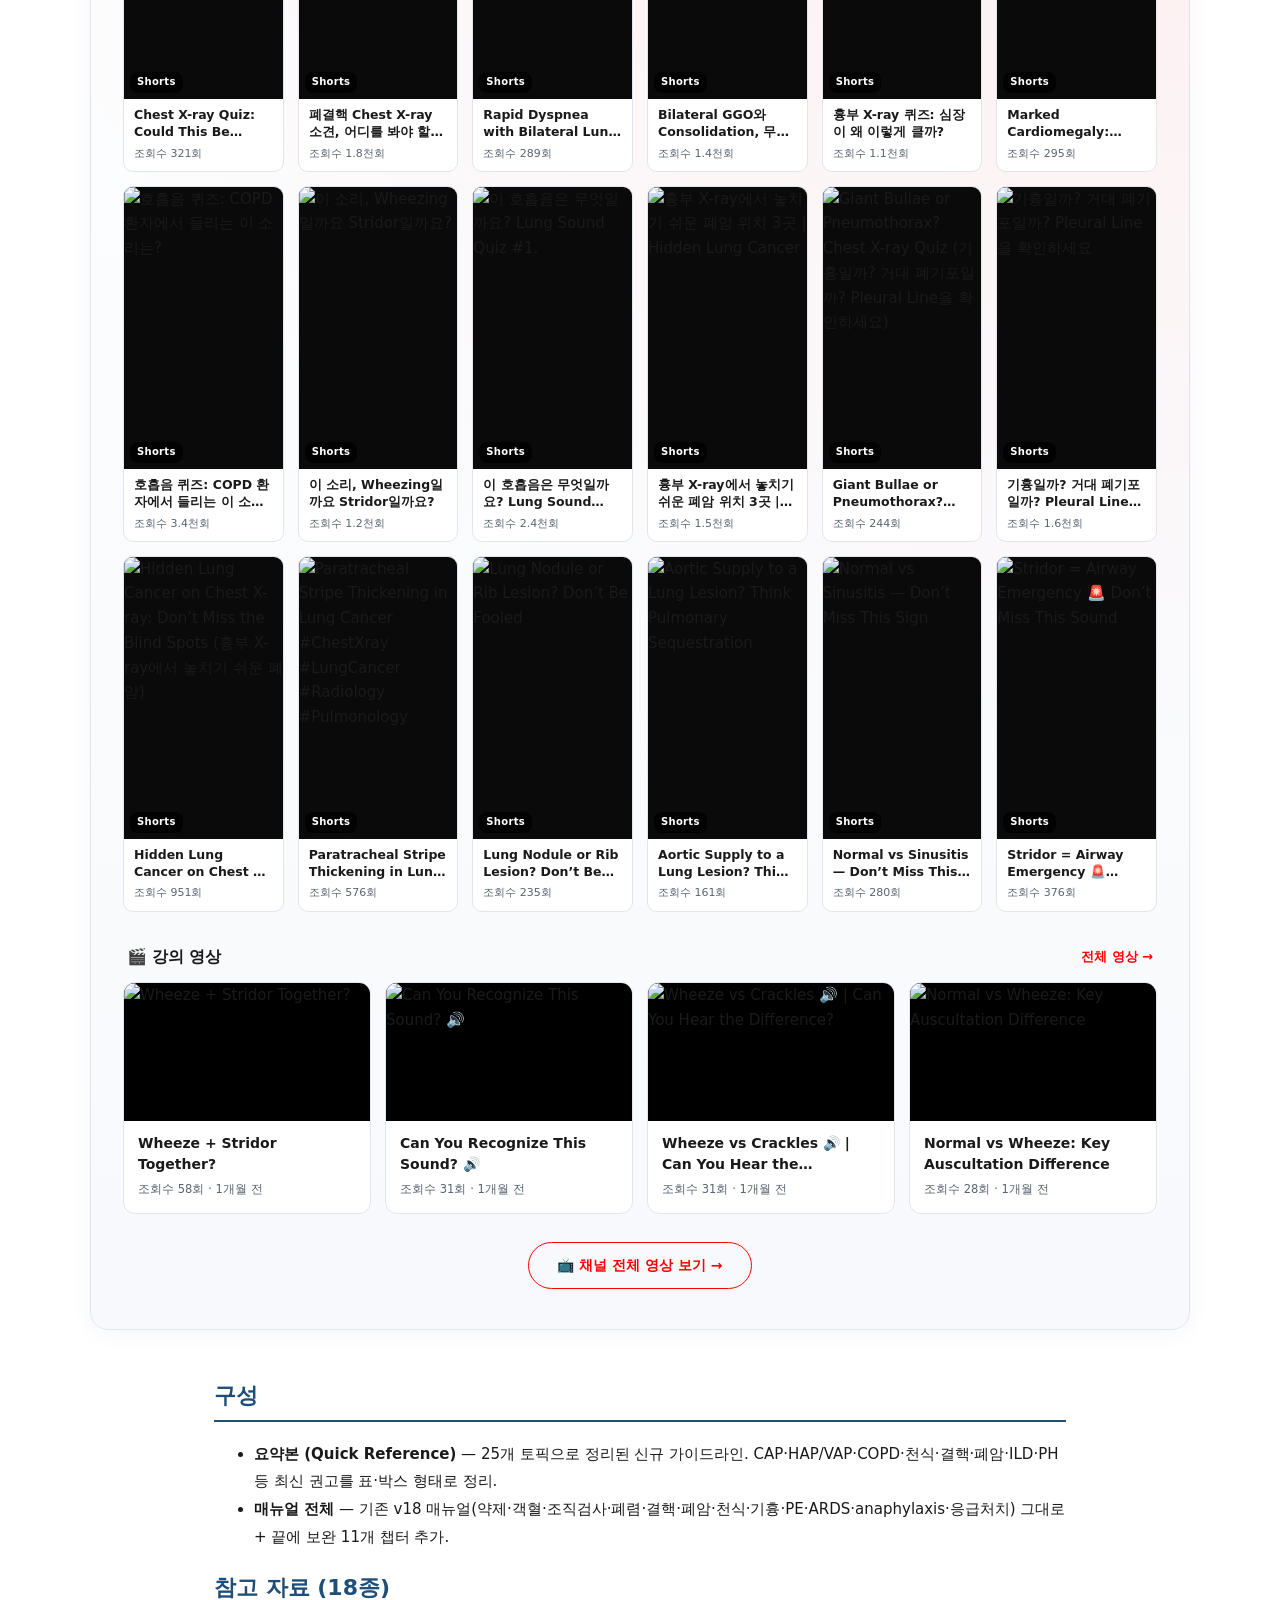
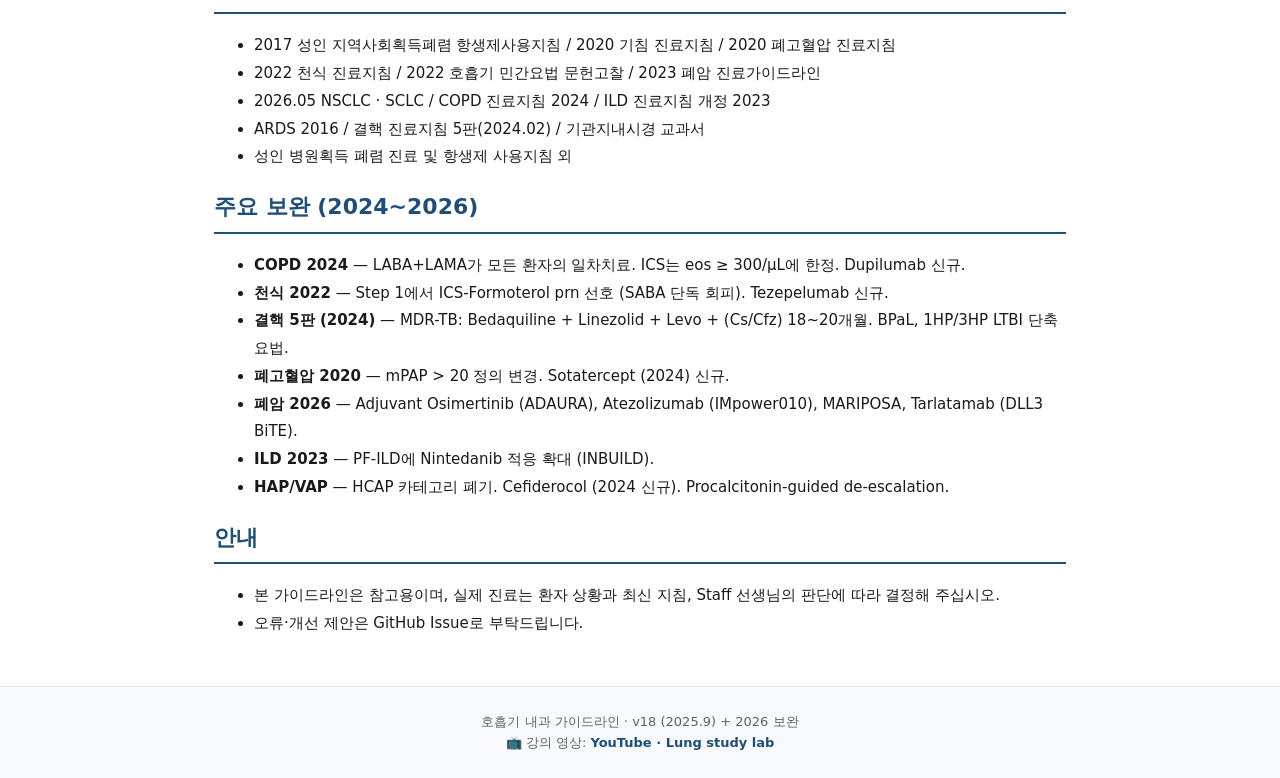
==== commit 38b7da56: "캐시 강력 무효화 v3: 사용자 화면에 옛 데이터 표시 문제 해결 문제: 진단 퀴즈 페이지에서 '0문항 풀' 표시되며 클릭 불가 원인: 캐시된 옛 radiology.json (15" ====
--- a/index.html
+++ b/index.html
@@ -6,6 +6,9 @@
   <title>호흡기 내과 가이드라인</title>
   <meta name="description" content="호흡기 내과 전공의·인턴을 위한 병동 가이드라인. v18 매뉴얼 + 2026 업데이트 보완 자료." />
   <meta name="theme-color" content="#1f4e79" />
+  <meta http-equiv="Cache-Control" content="no-cache, no-store, must-revalidate" />
+  <meta http-equiv="Pragma" content="no-cache" />
+  <meta http-equiv="Expires" content="0" />
   <link rel="preconnect" href="https://cdn.jsdelivr.net" />
   <link rel="stylesheet" href="https://cdn.jsdelivr.net/gh/orioncactus/pretendard@v1.3.9/dist/web/variable/pretendardvariable.min.css" />
   <link rel="stylesheet" href="assets/styles.css" />
@@ -129,7 +132,7 @@
     📺 강의 영상: <a href="https://www.youtube.com/@kaist79" target="_blank" rel="noopener"><strong>YouTube · Lung study lab</strong></a>
   </footer>
 
-  <script src="assets/youtube.js" defer></script>
+  <script src="assets/youtube.js?v=20260526-3" defer></script>
   <script src="assets/search.js" defer></script>
 </body>
 </html>
--- a/assets/styles.css
+++ b/assets/styles.css
@@ -888,36 +888,31 @@
 }
 .yt-section-more:hover { text-decoration: underline; }
 
+/* Shorts - 깔끔한 반응형 그리드 (캐러셀 X) */
 .yt-shorts-carousel {
   display: grid;
-  grid-auto-flow: column;
-  grid-auto-columns: 160px;
-  gap: 12px;
-  overflow-x: auto;
-  overflow-y: hidden;
-  padding: 4px 4px 14px;
-  scroll-snap-type: x mandatory;
-  scrollbar-width: thin;
-  scrollbar-color: #ff5050 transparent;
-}
-.yt-shorts-carousel::-webkit-scrollbar { height: 8px; }
-.yt-shorts-carousel::-webkit-scrollbar-thumb {
-  background: linear-gradient(90deg, #ff0000, #ff5050);
-  border-radius: 4px;
-}
-.yt-shorts-carousel::-webkit-scrollbar-track { background: transparent; }
+  grid-template-columns: repeat(6, 1fr);
+  gap: 14px;
+  padding: 4px 0;
+}
+@media (max-width: 1100px) { .yt-shorts-carousel { grid-template-columns: repeat(5, 1fr); } }
+@media (max-width: 880px)  { .yt-shorts-carousel { grid-template-columns: repeat(4, 1fr); } }
+@media (max-width: 640px)  { .yt-shorts-carousel { grid-template-columns: repeat(3, 1fr); gap: 10px; } }
+@media (max-width: 380px)  { .yt-shorts-carousel { grid-template-columns: repeat(2, 1fr); } }
+
+.yt-shorts-carousel::-webkit-scrollbar { display: none; }
 
 .yt-short-card {
-  scroll-snap-align: start;
   display: flex;
   flex-direction: column;
-  text-decoration: none;
+  text-decoration: none !important;
   color: inherit;
-  border-radius: 12px;
+  border-radius: 10px;
   overflow: hidden;
   background: var(--bg-card);
   border: 1px solid var(--border);
-  transition: all .18s;
+  transition: all .18s ease;
+  min-width: 0;            /* grid item이 그리드를 깨지 않도록 */
 }
 .yt-short-card:hover {
   transform: translateY(-3px);
@@ -929,13 +924,18 @@
   aspect-ratio: 9 / 16;
   background: #0a0a0a;
   overflow: hidden;
+  width: 100%;
 }
 .yt-short-thumb img {
+  position: absolute;
+  inset: 0;
   width: 100%;
   height: 100%;
   object-fit: cover;
   display: block;
-}
+  transition: transform .25s ease;
+}
+.yt-short-card:hover .yt-short-thumb img { transform: scale(1.05); }
 .yt-short-play {
   position: absolute;
   top: 50%;
@@ -1001,6 +1001,6 @@
 @media (max-width: 480px) { .yt-longform-grid { grid-template-columns: 1fr; } }
 
 @media (max-width: 600px) {
-  .yt-shorts-carousel { grid-auto-columns: 138px; gap: 10px; }
   .yt-short-title { font-size: 12px; }
-}
+  .yt-short-meta { padding: 6px 8px; }
+}
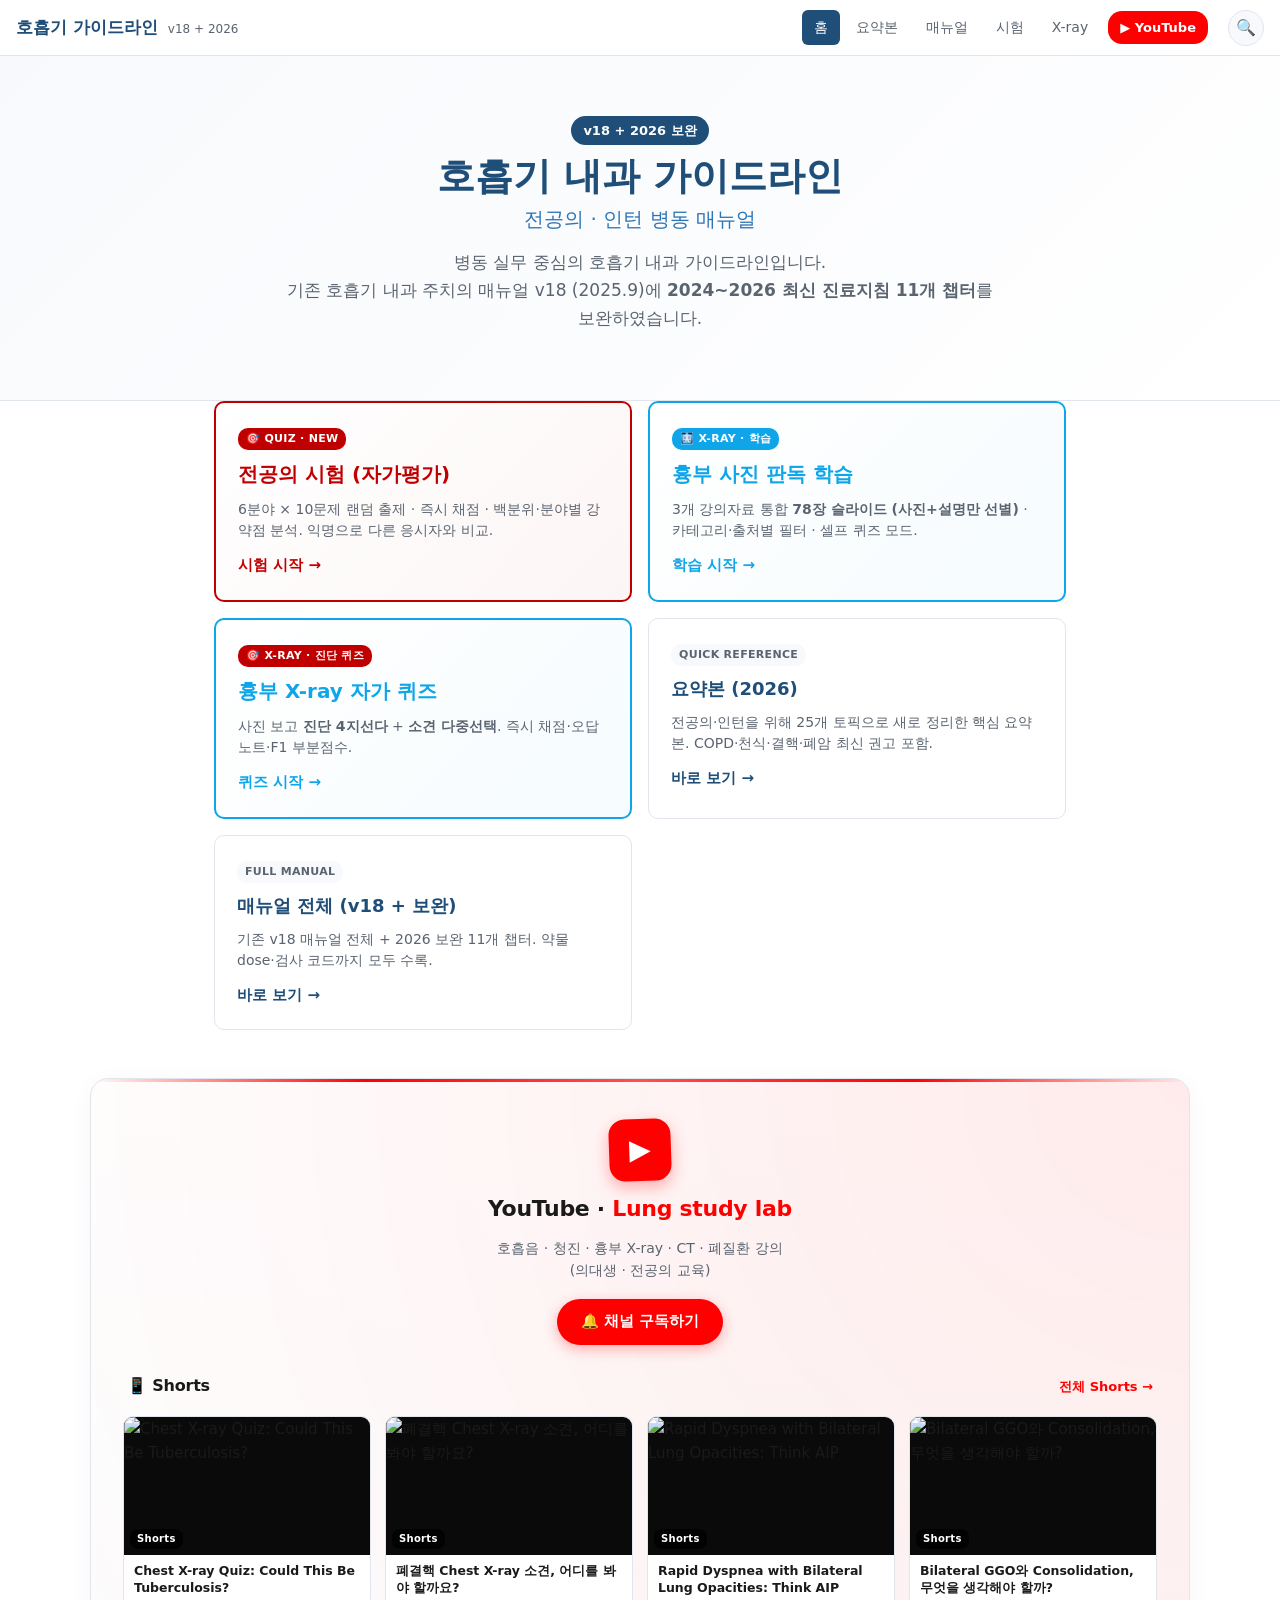
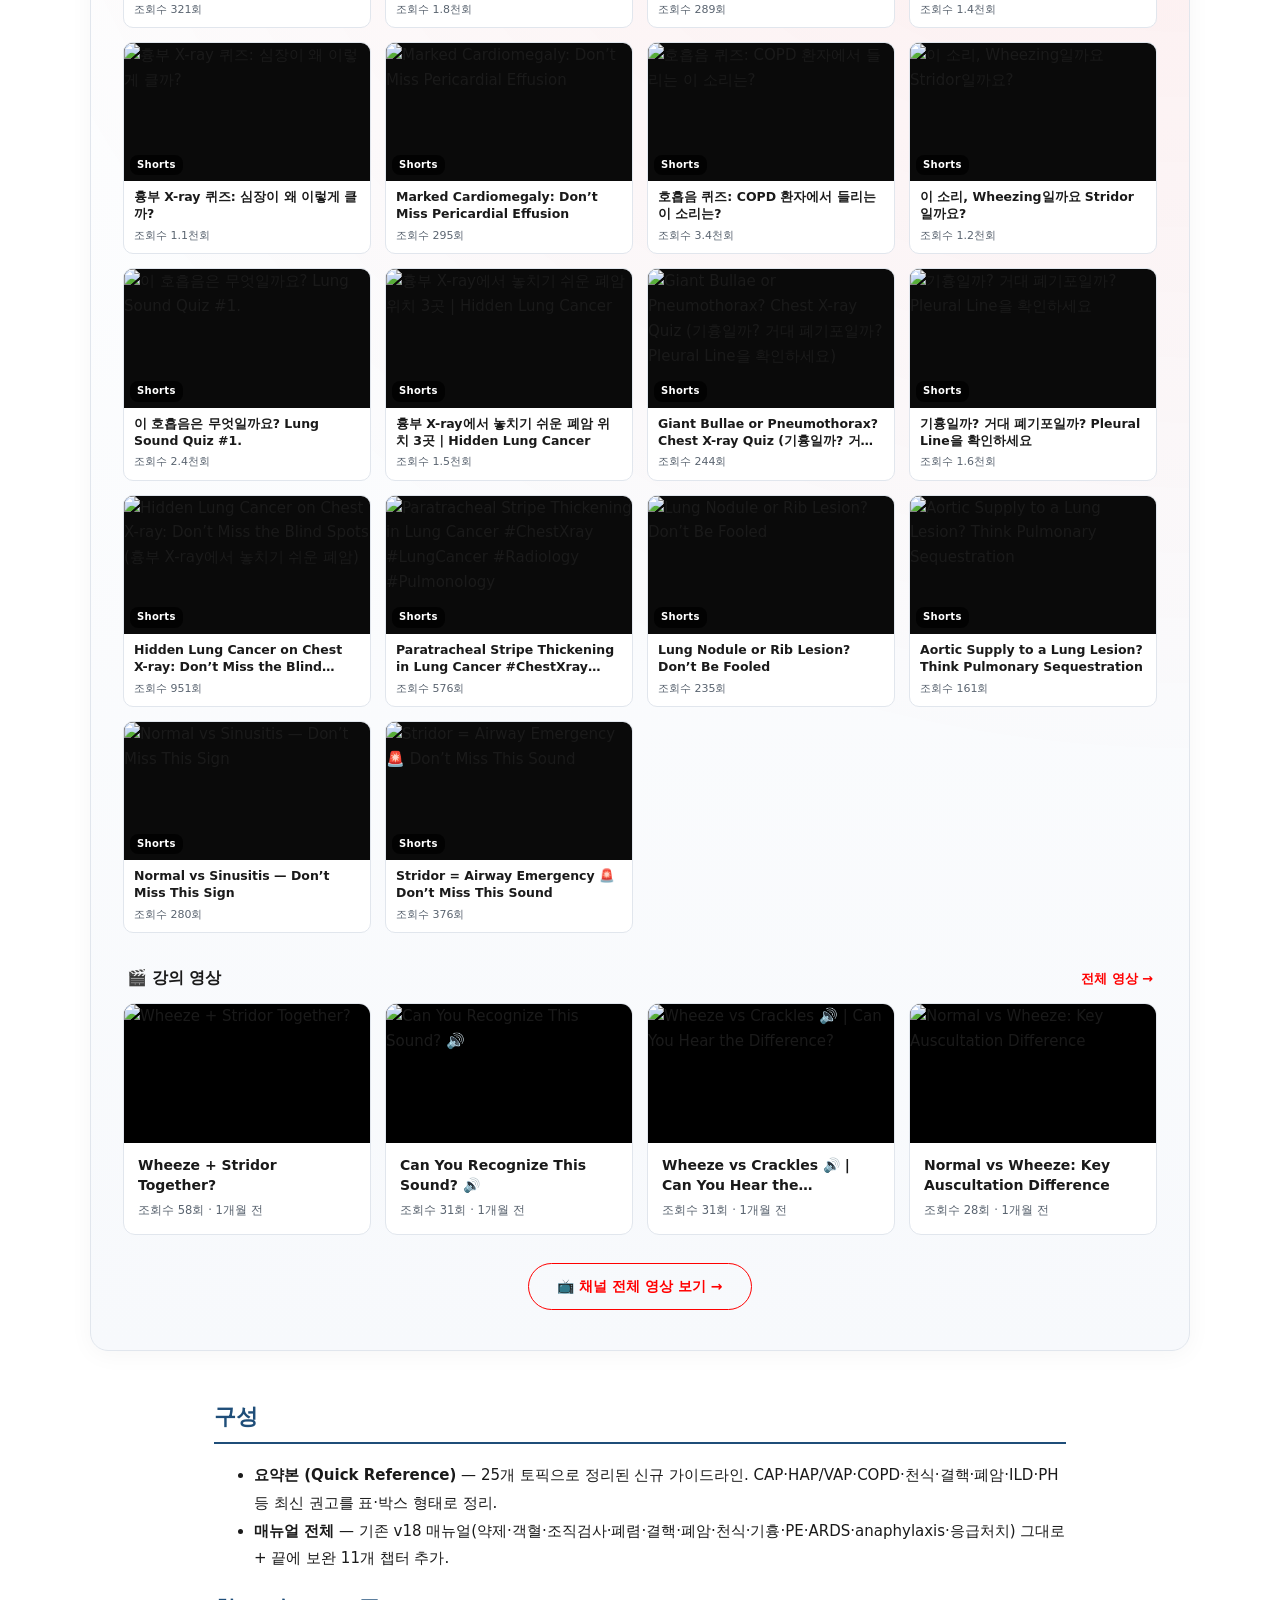
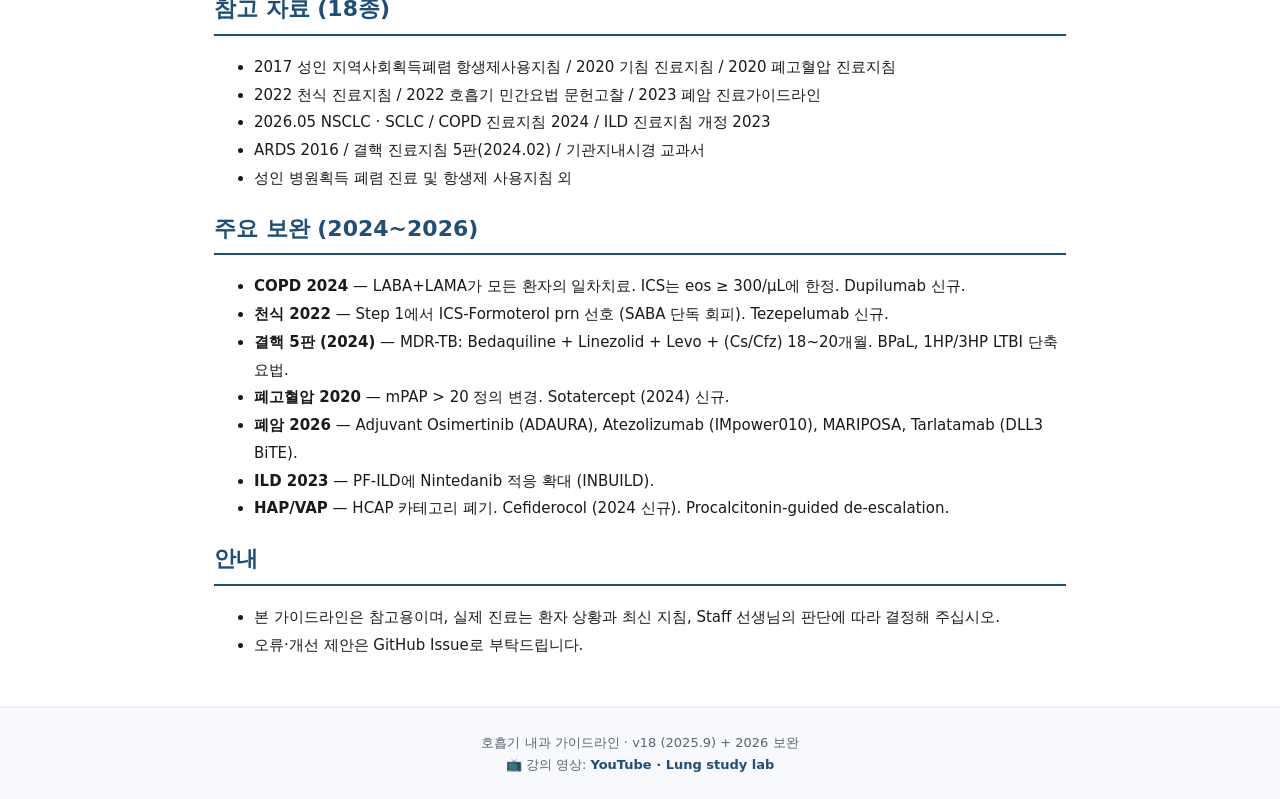
==== commit f94a02da: "화면 겹침 해결: Shorts 카드 비율 16:9 + 호버 효과 약화 + alt 정리 문제: Shorts 카드 그리드에서 큰 사진/작은 사진이 어색하게 겹쳐 보임 원인: 카드 as" ====
--- a/index.html
+++ b/index.html
@@ -132,7 +132,7 @@
     📺 강의 영상: <a href="https://www.youtube.com/@kaist79" target="_blank" rel="noopener"><strong>YouTube · Lung study lab</strong></a>
   </footer>
 
-  <script src="assets/youtube.js?v=20260526-3" defer></script>
+  <script src="assets/youtube.js?v=20260527-2" defer></script>
   <script src="assets/search.js" defer></script>
 </body>
 </html>
--- a/assets/styles.css
+++ b/assets/styles.css
@@ -153,6 +153,71 @@
   font-weight: 700;
   line-height: 1.35;
   scroll-margin-top: 76px;
+}
+
+/* 매뉴얼 표지 (첫 7개 paragraph): "호흡기 내과 주치의 매뉴얼 ..." */
+.doc > p:nth-child(-n+7) {
+  text-align: center;
+  margin: 0;
+}
+/* 첫 두 줄(호흡기 내과 주치의 / 매뉴얼)을 큰 제목으로 */
+.doc > p:nth-child(1) strong,
+.doc > p:nth-child(2) strong {
+  font-size: 36px;
+  color: var(--primary);
+  letter-spacing: -1px;
+  display: block;
+  margin: 4px 0;
+  line-height: 1.1;
+}
+.doc > p:nth-child(1) { margin-top: 32px; }
+.doc > p:nth-child(2) { margin-bottom: 18px; }
+/* 2025.9 (Version 18) 사이즈 줄이고 강조색 */
+.doc > p:nth-child(3) strong,
+.doc > p:nth-child(4) strong {
+  font-size: 16px;
+  color: var(--text-muted);
+  font-weight: 600;
+  display: block;
+}
+.doc > p:nth-child(4) { margin-bottom: 28px; }
+
+/* 표지 영역 본문 (QR + 소개 텍스트): 가운데 정렬·세련 */
+.doc > p:nth-child(5),
+.doc > p:nth-child(6),
+.doc > p:nth-child(7) {
+  max-width: 640px;
+  margin-left: auto;
+  margin-right: auto;
+  text-align: center;
+  font-size: 14.5px;
+  line-height: 1.7;
+  color: var(--text);
+}
+/* QR 코드: 항상 위쪽 중앙, 텍스트와 분리 */
+.doc > p:nth-child(5) img {
+  display: block;
+  width: 180px;
+  height: 180px;
+  margin: 12px auto 18px;
+  border-radius: 14px;
+  background: #fff;
+  padding: 8px;
+  box-shadow: 0 4px 16px rgba(0,0,0,0.1);
+  border: 1px solid var(--border);
+}
+/* 표지 본문의 ** 표시 제거 효과는 어렵지만 strong 색 통일 */
+.doc > p:nth-child(5) strong {
+  display: block;
+  font-weight: 500;
+  font-size: 14.5px;
+  color: var(--text);
+}
+.doc > p:nth-child(6) strong,
+.doc > p:nth-child(7) strong {
+  font-weight: 600;
+  color: var(--primary);
+  font-size: 13.5px;
 }
 .doc h1 {
   margin: 36px 0 12px;
@@ -888,17 +953,16 @@
 }
 .yt-section-more:hover { text-decoration: underline; }
 
-/* Shorts - 깔끔한 반응형 그리드 (캐러셀 X) */
+/* Shorts - 깔끔한 반응형 그리드 (16:9 가로 카드) */
 .yt-shorts-carousel {
   display: grid;
-  grid-template-columns: repeat(6, 1fr);
+  grid-template-columns: repeat(4, 1fr);
   gap: 14px;
   padding: 4px 0;
 }
-@media (max-width: 1100px) { .yt-shorts-carousel { grid-template-columns: repeat(5, 1fr); } }
-@media (max-width: 880px)  { .yt-shorts-carousel { grid-template-columns: repeat(4, 1fr); } }
-@media (max-width: 640px)  { .yt-shorts-carousel { grid-template-columns: repeat(3, 1fr); gap: 10px; } }
-@media (max-width: 380px)  { .yt-shorts-carousel { grid-template-columns: repeat(2, 1fr); } }
+@media (max-width: 1100px) { .yt-shorts-carousel { grid-template-columns: repeat(3, 1fr); } }
+@media (max-width: 760px)  { .yt-shorts-carousel { grid-template-columns: repeat(2, 1fr); gap: 10px; } }
+@media (max-width: 440px)  { .yt-shorts-carousel { grid-template-columns: 1fr; } }
 
 .yt-shorts-carousel::-webkit-scrollbar { display: none; }
 
@@ -915,13 +979,14 @@
   min-width: 0;            /* grid item이 그리드를 깨지 않도록 */
 }
 .yt-short-card:hover {
-  transform: translateY(-3px);
-  box-shadow: 0 8px 20px rgba(255,0,0,0.18);
+  transform: translateY(-2px);
+  box-shadow: 0 6px 16px rgba(255,0,0,0.18);
   border-color: #ff5050;
+  z-index: 1;
 }
 .yt-short-thumb {
   position: relative;
-  aspect-ratio: 9 / 16;
+  aspect-ratio: 16 / 9;          /* YouTube 썸네일 원본 비율 */
   background: #0a0a0a;
   overflow: hidden;
   width: 100%;
@@ -933,9 +998,7 @@
   height: 100%;
   object-fit: cover;
   display: block;
-  transition: transform .25s ease;
-}
-.yt-short-card:hover .yt-short-thumb img { transform: scale(1.05); }
+}
 .yt-short-play {
   position: absolute;
   top: 50%;
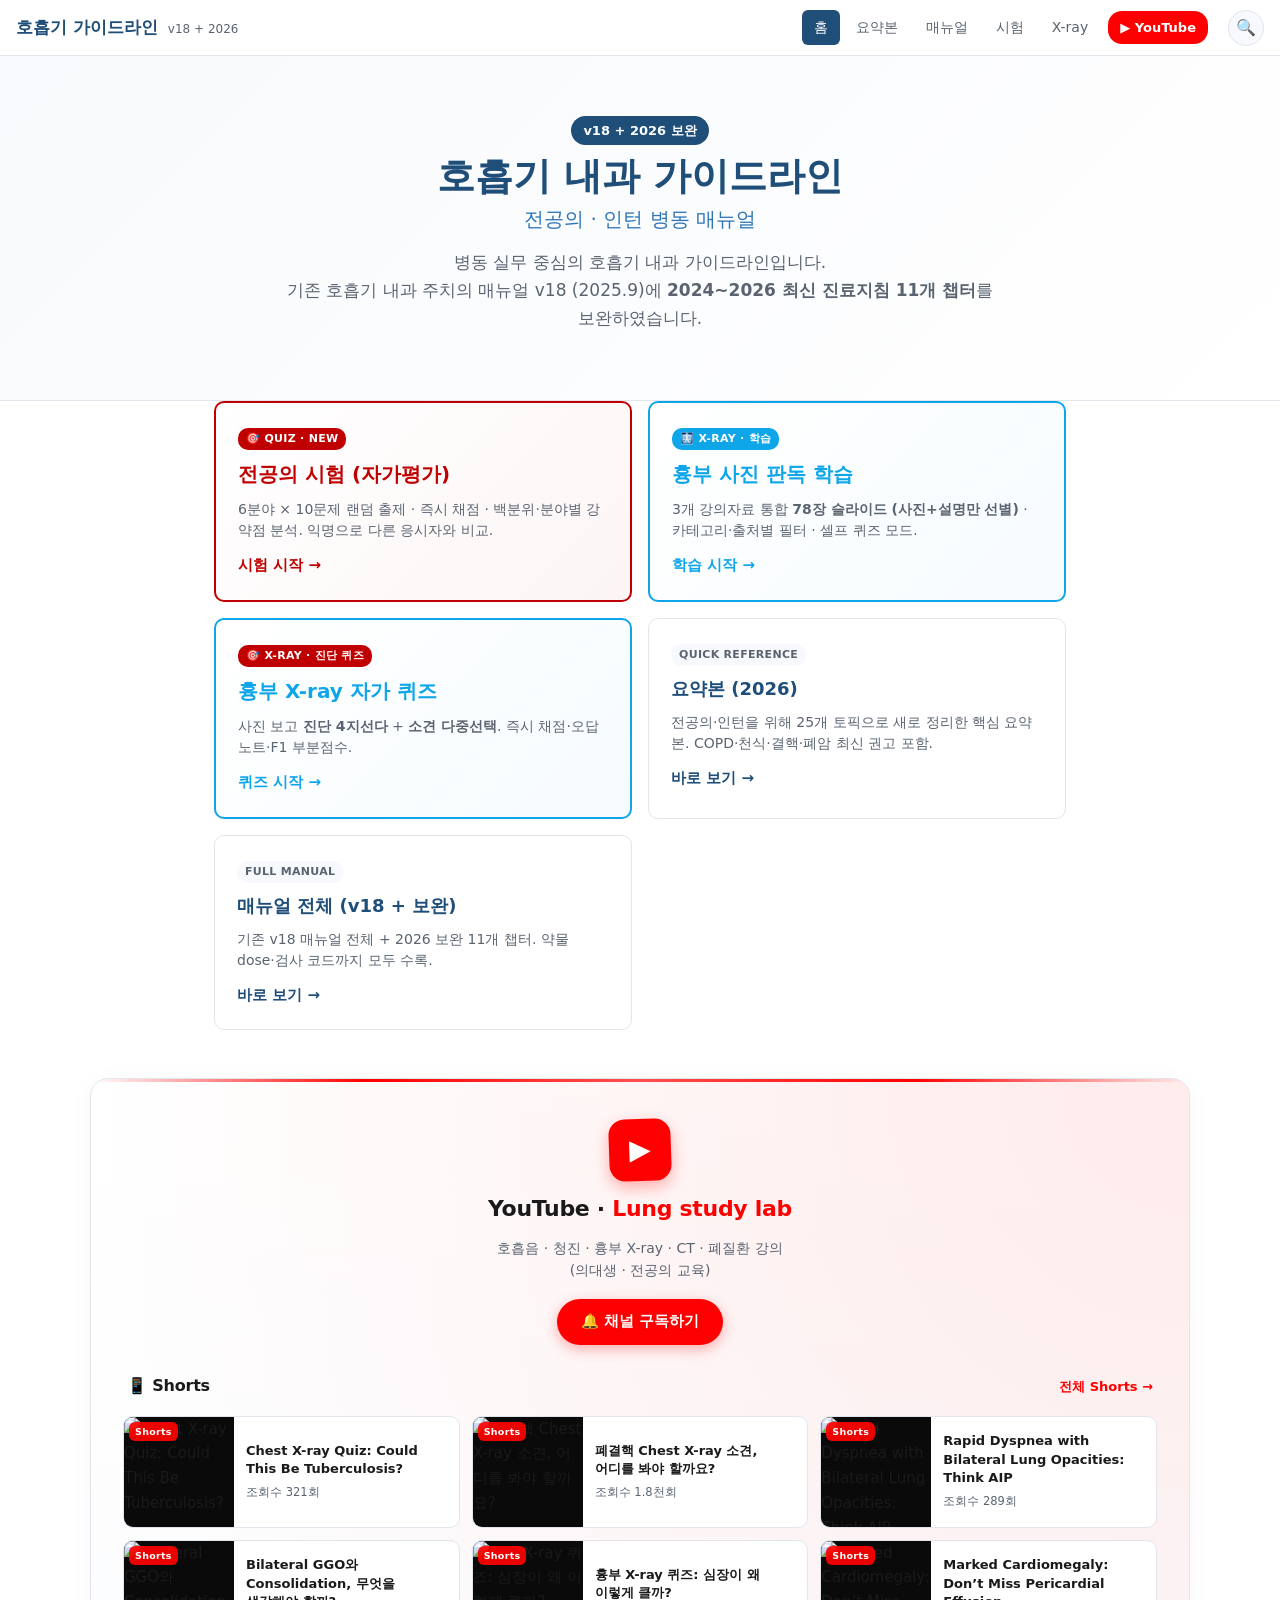
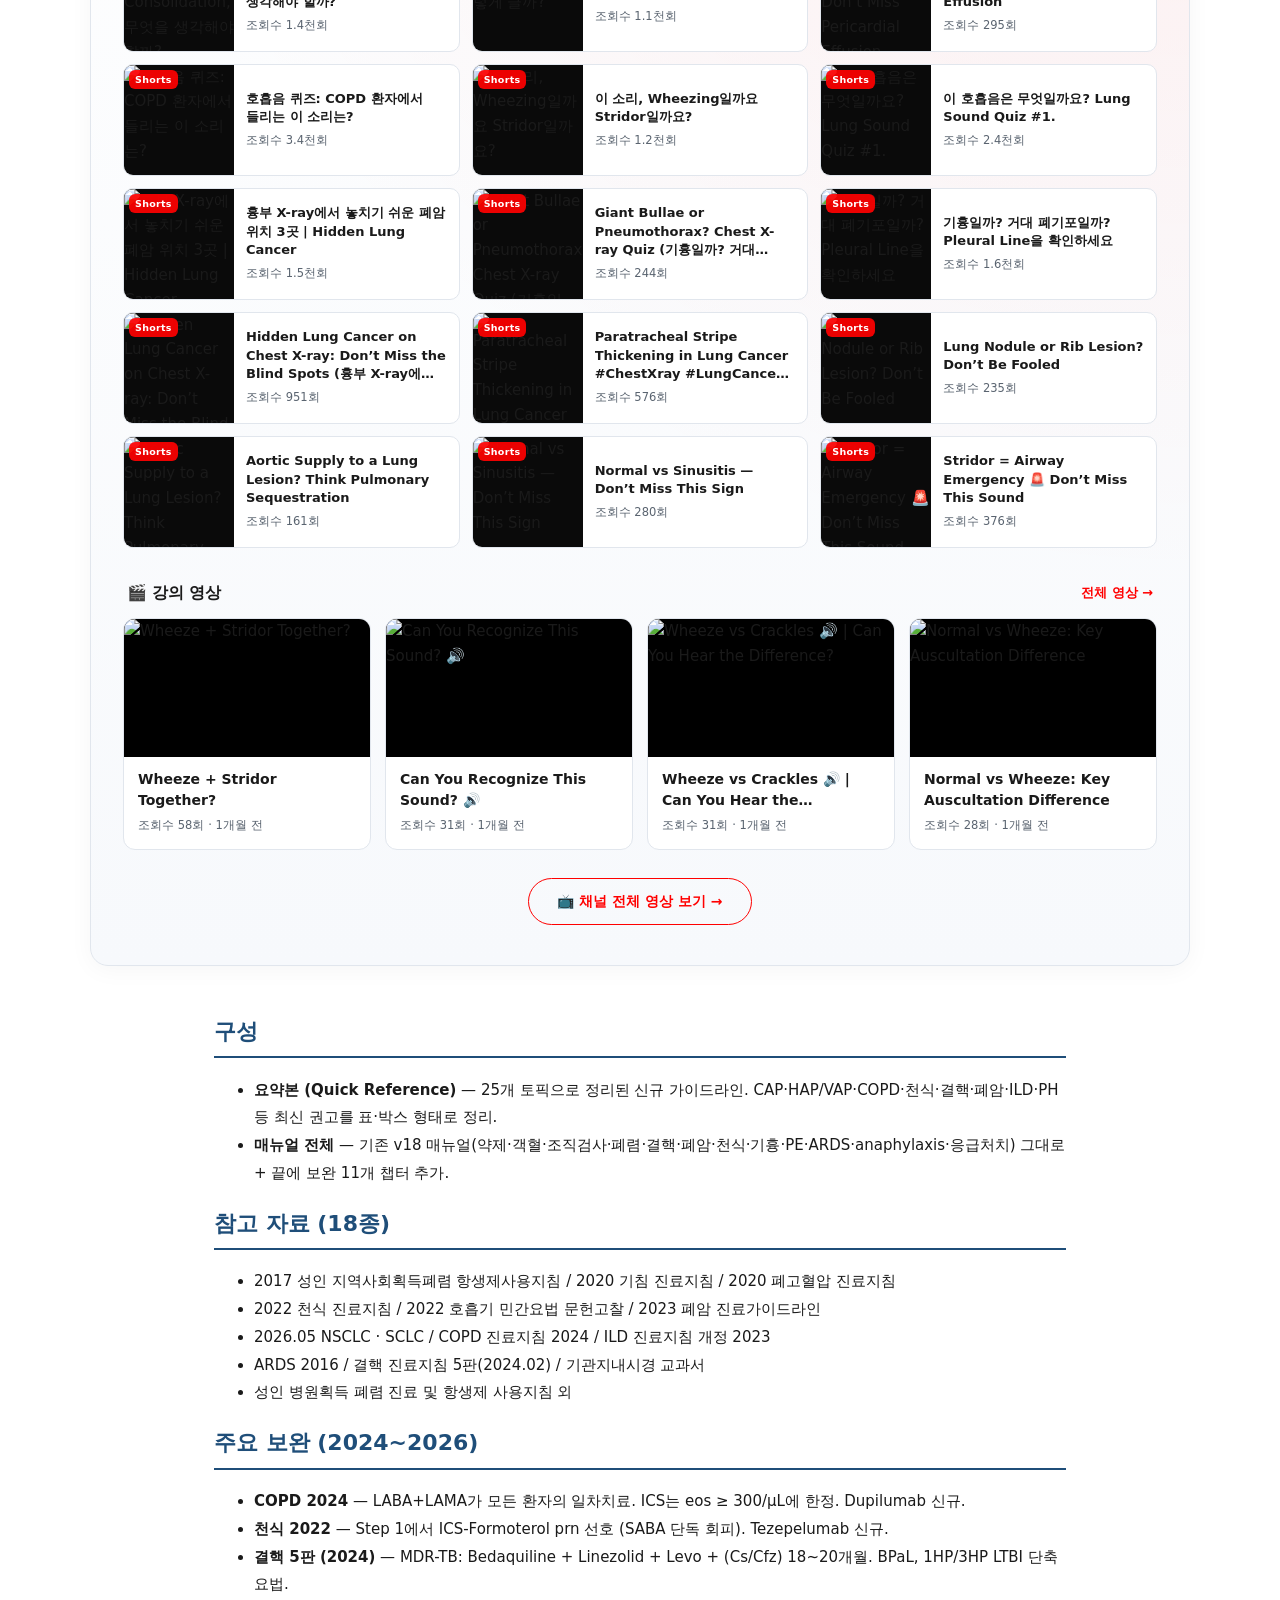
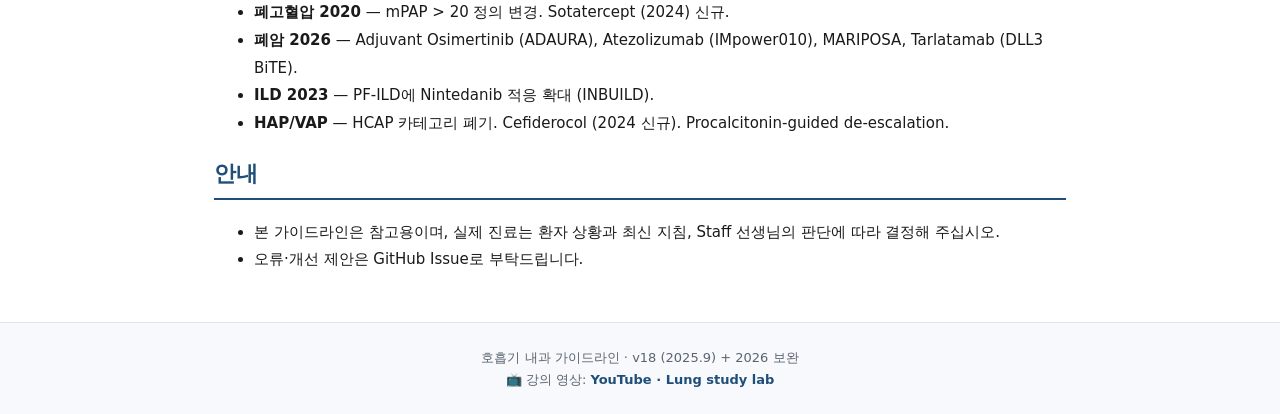
==== commit dd622a3e: "Shorts 카드를 horizontal layout으로 재설계 문제: 어떤 비율을 줘도 영상별 컴포지트 썸네일이 어색하게 잘리거나       카드가 세로로 길어져 양옆에 빈 공간이" ====
--- a/index.html
+++ b/index.html
@@ -11,7 +11,7 @@
   <meta http-equiv="Expires" content="0" />
   <link rel="preconnect" href="https://cdn.jsdelivr.net" />
   <link rel="stylesheet" href="https://cdn.jsdelivr.net/gh/orioncactus/pretendard@v1.3.9/dist/web/variable/pretendardvariable.min.css" />
-  <link rel="stylesheet" href="assets/styles.css" />
+  <link rel="stylesheet" href="assets/styles.css?v=20260527-4" />
 </head>
 <body data-page="">
   <header class="site-header">
@@ -132,7 +132,7 @@
     📺 강의 영상: <a href="https://www.youtube.com/@kaist79" target="_blank" rel="noopener"><strong>YouTube · Lung study lab</strong></a>
   </footer>
 
-  <script src="assets/youtube.js?v=20260527-2" defer></script>
+  <script src="assets/youtube.js?v=20260527-4" defer></script>
   <script src="assets/search.js" defer></script>
 </body>
 </html>
--- a/assets/styles.css
+++ b/assets/styles.css
@@ -953,66 +953,65 @@
 }
 .yt-section-more:hover { text-decoration: underline; }
 
-/* Shorts - 깔끔한 반응형 그리드 (16:9 가로 카드) */
+/* ====== Shorts: horizontal 카드 그리드 (썸네일 ← 텍스트 →) ====== */
 .yt-shorts-carousel {
-  display: grid;
-  grid-template-columns: repeat(4, 1fr);
-  gap: 14px;
-  padding: 4px 0;
-}
-@media (max-width: 1100px) { .yt-shorts-carousel { grid-template-columns: repeat(3, 1fr); } }
-@media (max-width: 760px)  { .yt-shorts-carousel { grid-template-columns: repeat(2, 1fr); gap: 10px; } }
-@media (max-width: 440px)  { .yt-shorts-carousel { grid-template-columns: 1fr; } }
-
-.yt-shorts-carousel::-webkit-scrollbar { display: none; }
+  display: grid !important;
+  grid-template-columns: repeat(auto-fill, minmax(260px, 1fr)) !important;
+  gap: 12px !important;
+  padding: 4px 0 !important;
+  overflow: visible !important;
+}
+@media (max-width: 540px) {
+  .yt-shorts-carousel { grid-template-columns: 1fr !important; }
+}
 
 .yt-short-card {
-  display: flex;
-  flex-direction: column;
+  display: grid !important;
+  grid-template-columns: 110px 1fr !important;
+  grid-template-rows: auto !important;
   text-decoration: none !important;
-  color: inherit;
-  border-radius: 10px;
-  overflow: hidden;
-  background: var(--bg-card);
-  border: 1px solid var(--border);
-  transition: all .18s ease;
-  min-width: 0;            /* grid item이 그리드를 깨지 않도록 */
+  color: inherit !important;
+  border-radius: 10px !important;
+  overflow: hidden !important;
+  background: var(--bg-card) !important;
+  border: 1px solid var(--border) !important;
+  transition: transform .18s ease, box-shadow .18s ease, border-color .18s ease !important;
+  min-width: 0 !important;
+  height: auto !important;
 }
 .yt-short-card:hover {
   transform: translateY(-2px);
-  box-shadow: 0 6px 16px rgba(255,0,0,0.18);
+  box-shadow: 0 6px 16px rgba(255,0,0,0.16);
   border-color: #ff5050;
-  z-index: 1;
-}
+}
+
 .yt-short-thumb {
-  position: relative;
-  aspect-ratio: 16 / 9;          /* YouTube 썸네일 원본 비율 */
-  background: #0a0a0a;
-  overflow: hidden;
-  width: 100%;
+  position: relative !important;
+  width: 110px !important;
+  height: 110px !important;     /* 정사각형 — 컴포지트 썸네일도 깔끔히 표시 */
+  aspect-ratio: 1 / 1 !important;
+  background: #0a0a0a !important;
+  overflow: hidden !important;
+  flex-shrink: 0 !important;
 }
 .yt-short-thumb img {
-  position: absolute;
-  inset: 0;
-  width: 100%;
-  height: 100%;
-  object-fit: cover;
-  display: block;
+  position: absolute !important;
+  inset: 0 !important;
+  width: 100% !important;
+  height: 100% !important;
+  object-fit: cover !important;
+  display: block !important;
 }
 .yt-short-play {
   position: absolute;
-  top: 50%;
-  left: 50%;
+  top: 50%; left: 50%;
   transform: translate(-50%, -50%);
-  width: 42px;
-  height: 42px;
+  width: 34px; height: 34px;
   border-radius: 50%;
   background: rgba(255,0,0,0.92);
   color: #fff;
-  display: flex;
-  align-items: center;
-  justify-content: center;
-  font-size: 16px;
+  display: flex; align-items: center; justify-content: center;
+  font-size: 13px;
   opacity: 0;
   transition: opacity .18s;
   pointer-events: none;
@@ -1020,40 +1019,41 @@
 .yt-short-card:hover .yt-short-play { opacity: 1; }
 .yt-short-badge {
   position: absolute;
-  bottom: 6px;
-  left: 6px;
-  background: rgba(0,0,0,0.78);
+  top: 5px; left: 5px;
+  background: rgba(255,0,0,0.92);
   color: #fff;
-  font-size: 10px;
+  font-size: 9.5px;
   font-weight: 700;
-  padding: 2px 7px;
-  border-radius: 8px;
+  padding: 2px 6px;
+  border-radius: 6px;
   letter-spacing: 0.3px;
 }
+
 .yt-short-meta {
-  padding: 8px 10px;
-  flex: 1;
-  display: flex;
-  flex-direction: column;
-  gap: 4px;
+  padding: 10px 12px !important;
+  display: flex !important;
+  flex-direction: column !important;
+  justify-content: center !important;
+  gap: 5px !important;
+  min-width: 0 !important;
 }
 .yt-short-title {
-  font-size: 12.5px;
-  line-height: 1.35;
+  font-size: 13px;
+  line-height: 1.4;
   font-weight: 600;
   color: var(--text);
   display: -webkit-box;
-  -webkit-line-clamp: 2;
+  -webkit-line-clamp: 3;
   -webkit-box-orient: vertical;
   overflow: hidden;
+  word-break: keep-all;
 }
 .yt-short-views {
-  font-size: 11px;
-  color: var(--text-muted);
-  margin-top: auto;
-}
-
-/* 강의 영상 (longform) — 일반 영상 4개를 보조로 */
+  font-size: 11.5px;
+  color: var(--text-muted);
+}
+
+/* 강의 영상 (longform) */
 .yt-longform-wrap { margin-top: 8px; }
 .yt-longform-grid {
   display: grid;
@@ -1064,6 +1064,7 @@
 @media (max-width: 480px) { .yt-longform-grid { grid-template-columns: 1fr; } }
 
 @media (max-width: 600px) {
-  .yt-short-title { font-size: 12px; }
-  .yt-short-meta { padding: 6px 8px; }
-}
+  .yt-short-card { grid-template-columns: 96px 1fr !important; }
+  .yt-short-thumb { width: 96px !important; height: 96px !important; }
+  .yt-short-title { font-size: 12.5px; }
+}
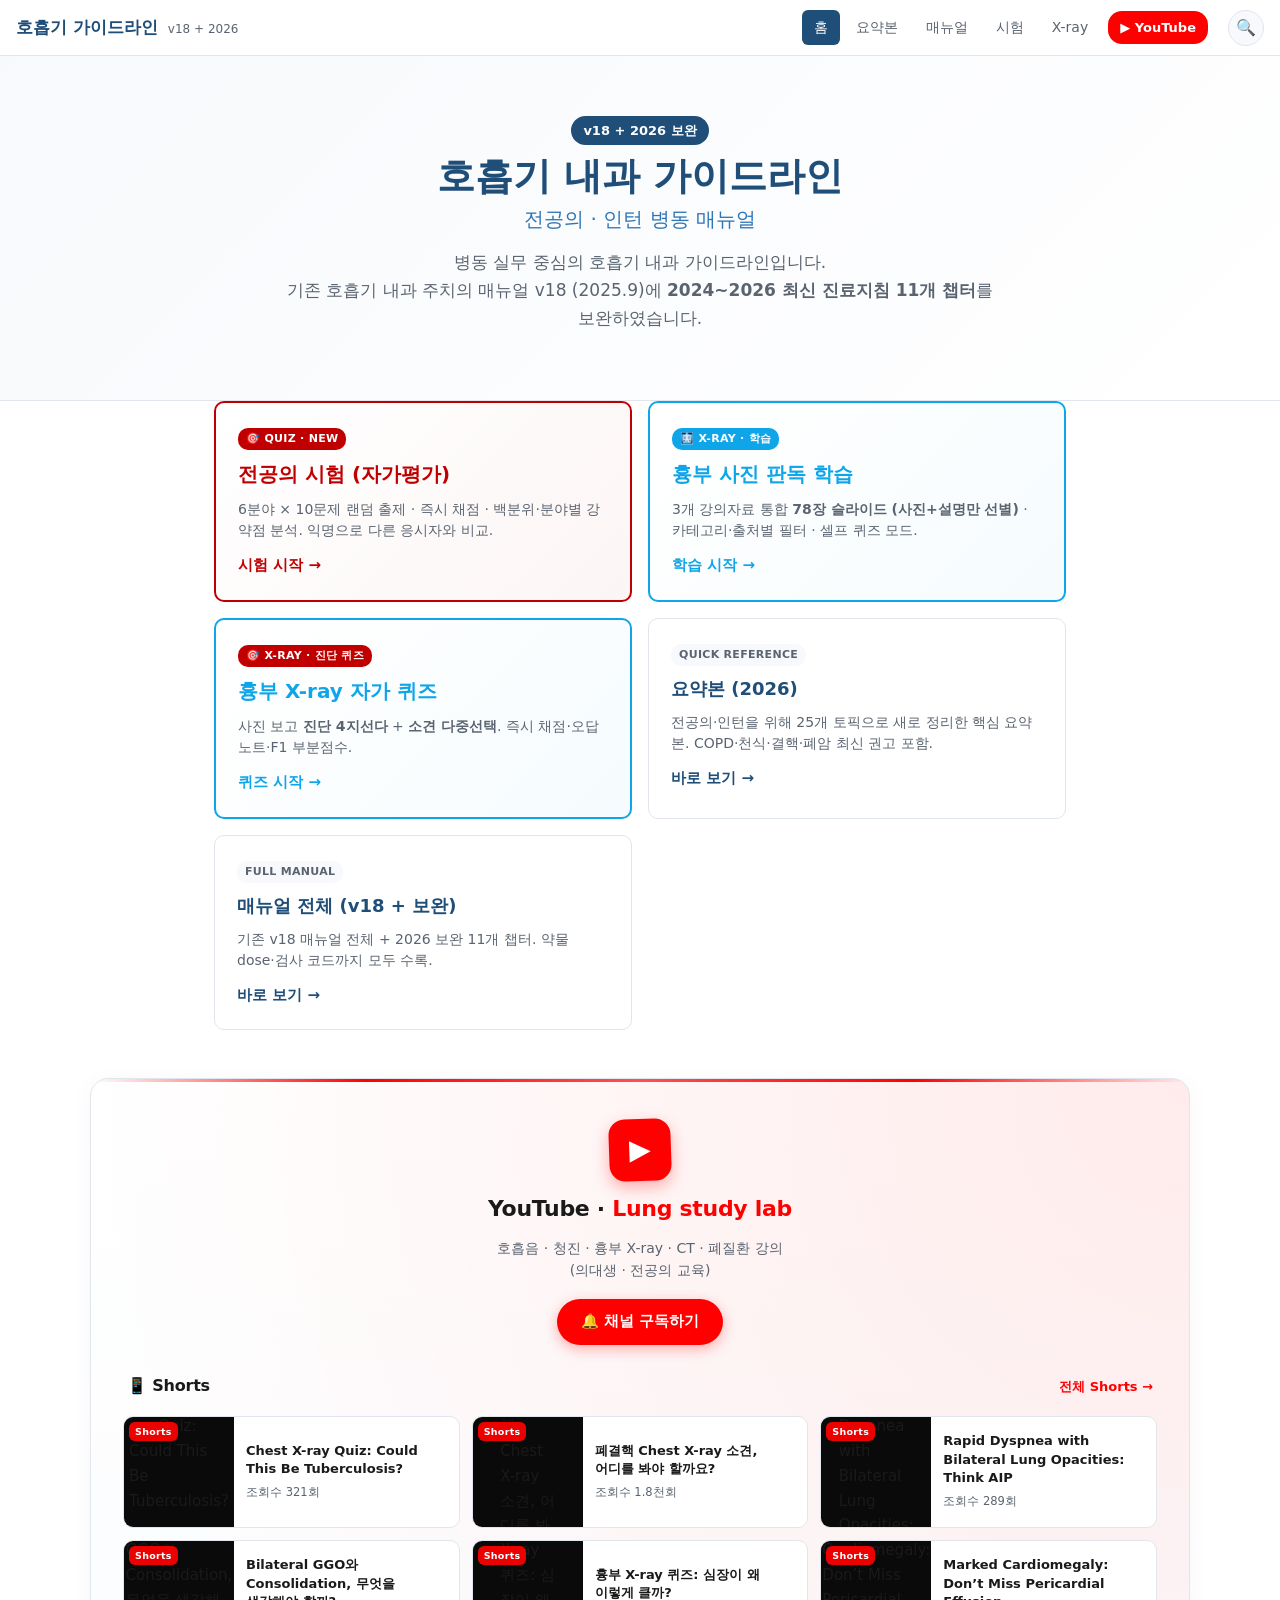
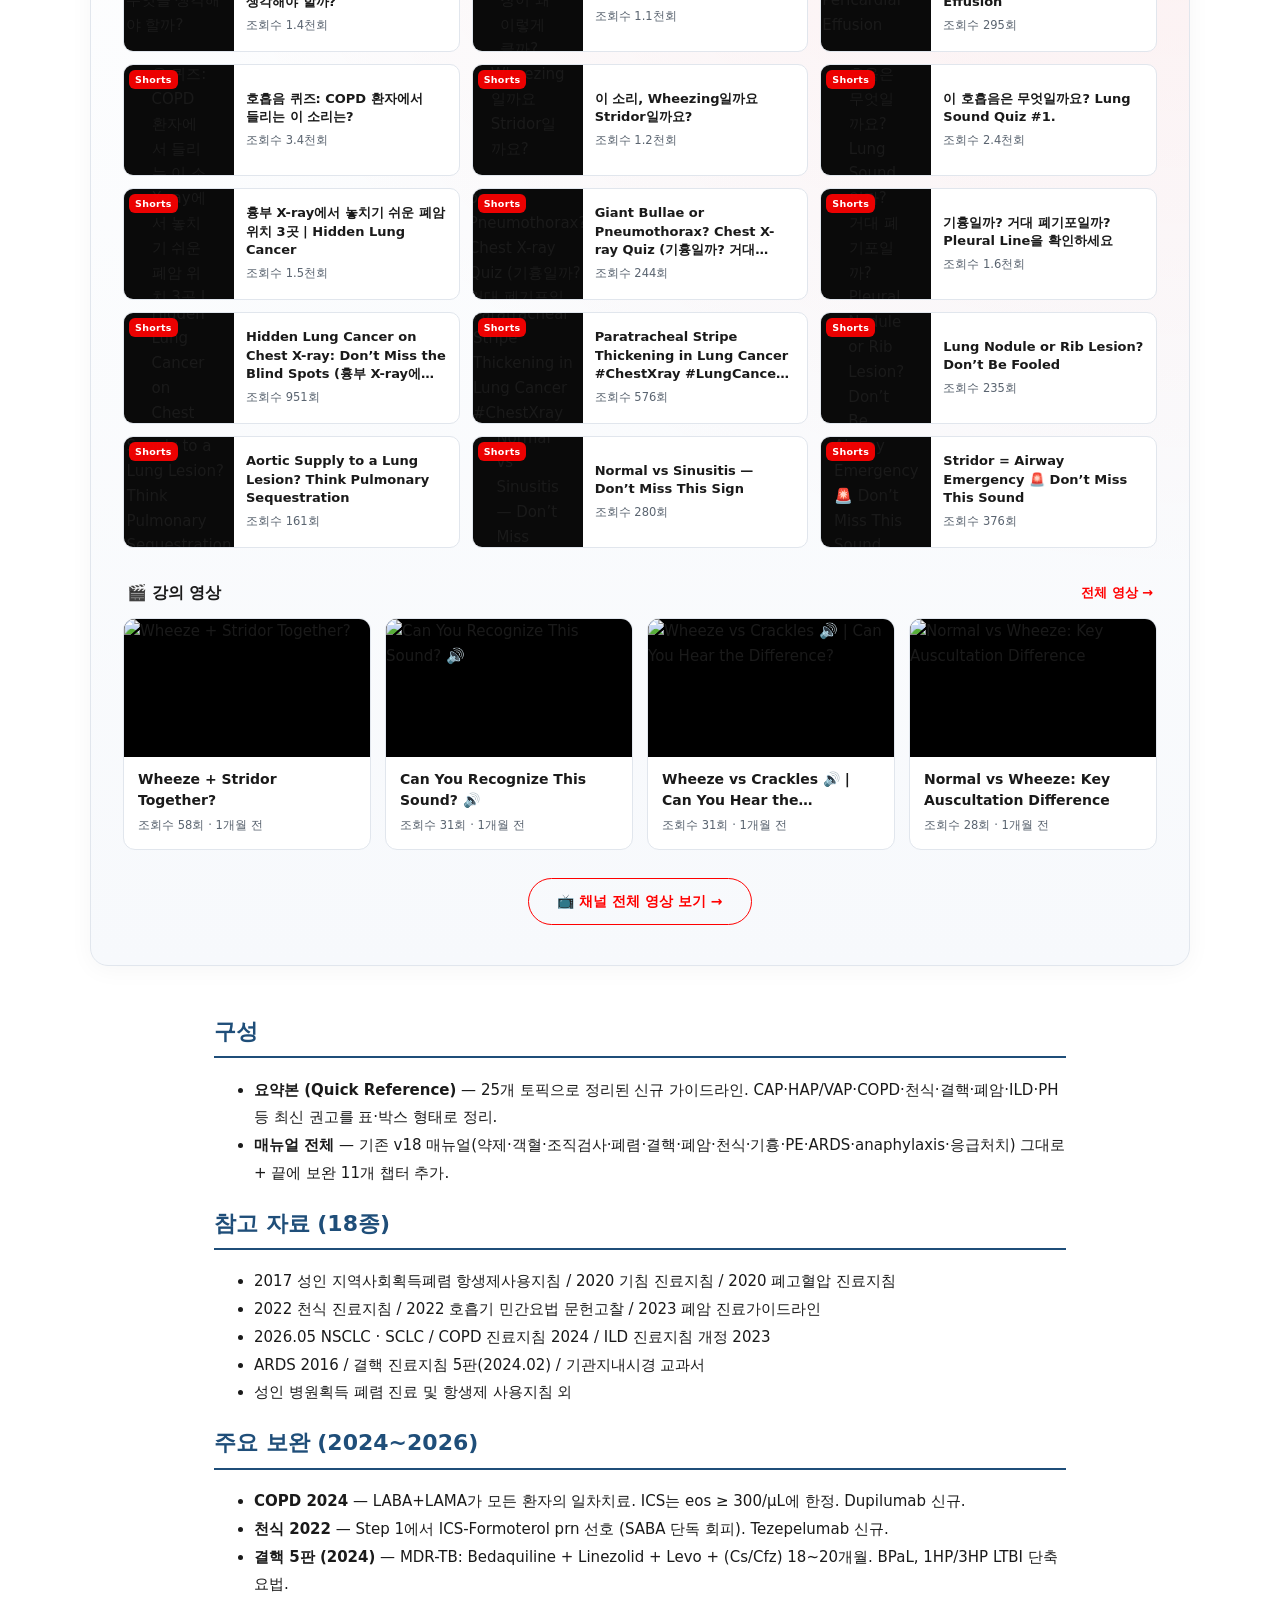
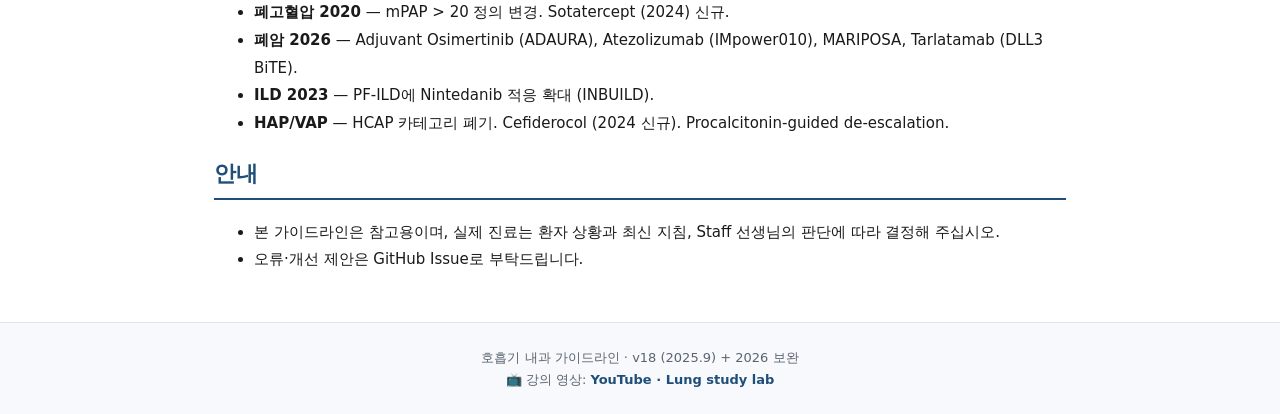
==== commit 0567ad46: "Shorts 썸네일 좌우 검정 패딩 제거 (1.5배 확대 crop) YouTube hqdefault.jpg는 vertical Shorts를 가로 16:9 frame에 중앙배치하므로" ====
--- a/index.html
+++ b/index.html
@@ -11,7 +11,7 @@
   <meta http-equiv="Expires" content="0" />
   <link rel="preconnect" href="https://cdn.jsdelivr.net" />
   <link rel="stylesheet" href="https://cdn.jsdelivr.net/gh/orioncactus/pretendard@v1.3.9/dist/web/variable/pretendardvariable.min.css" />
-  <link rel="stylesheet" href="assets/styles.css?v=20260527-4" />
+  <link rel="stylesheet" href="assets/styles.css?v=20260527-5" />
 </head>
 <body data-page="">
   <header class="site-header">
--- a/assets/styles.css
+++ b/assets/styles.css
@@ -988,17 +988,21 @@
 .yt-short-thumb {
   position: relative !important;
   width: 110px !important;
-  height: 110px !important;     /* 정사각형 — 컴포지트 썸네일도 깔끔히 표시 */
+  height: 110px !important;     /* 정사각형 */
   aspect-ratio: 1 / 1 !important;
   background: #0a0a0a !important;
   overflow: hidden !important;
   flex-shrink: 0 !important;
 }
+/* hqdefault.jpg는 가로 16:9 프레임 안에 vertical Shorts가 중앙 배치됨.
+   좌우 검정 패딩(흐린 배경)을 잘라내기 위해 1.5배 확대해서 중앙만 보이게. */
 .yt-short-thumb img {
   position: absolute !important;
-  inset: 0 !important;
-  width: 100% !important;
-  height: 100% !important;
+  top: 50% !important;
+  left: 50% !important;
+  width: auto !important;
+  height: 150% !important;        /* 높이 기준 1.5배 확대 → 정중앙의 vertical 콘텐츠만 표시 */
+  transform: translate(-50%, -50%) !important;
   object-fit: cover !important;
   display: block !important;
 }
